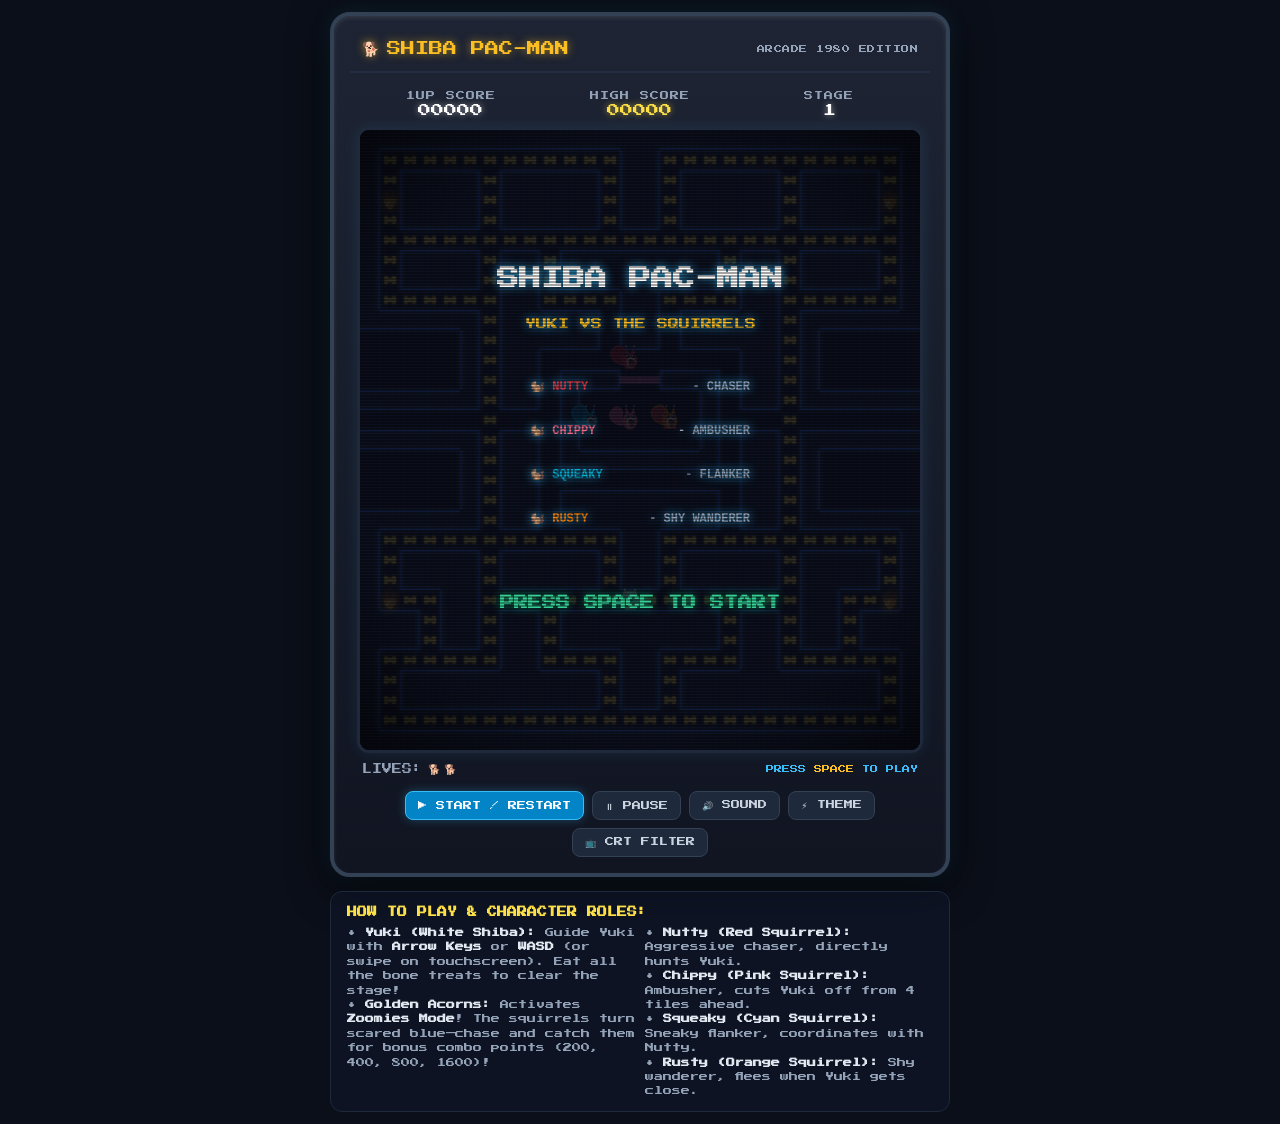
==== standalone.html @ dd4c3f65 "Add Shiba Pac-Man Arcade game (Yuki vs The Squirrels)" ====
<!DOCTYPE html>
<html lang="en">
<head>
  <meta charset="UTF-8">
  <meta name="viewport" content="width=device-width, initial-scale=1.0, maximum-scale=1.0, user-scalable=no">
  <title>Shiba Pac-Man Arcade - Yuki vs The Squirrels</title>
  <style>
/* Arcade Styling & CRT Filters for Shiba Pac-Man */
@import url('https://fonts.googleapis.com/css2?family=Press+Start+2P&display=swap');

:root {
  --arcade-bg: #0b0f19;
  --arcade-border: #1e293b;
  --neon-blue: #38bdf8;
  --neon-gold: #fbbf24;
  --neon-pink: #f472b6;
}

* {
  box-sizing: border-box;
  margin: 0;
  padding: 0;
  user-select: none;
  -webkit-user-select: none;
}

body {
  background-color: var(--arcade-bg);
  color: #f1f5f9;
  font-family: 'Press Start 2P', monospace, system-ui, sans-serif;
  min-height: 100vh;
  display: flex;
  flex-direction: column;
  align-items: center;
  justify-content: center;
  padding: 12px;
  overflow-x: hidden;
}

/* Cabinet Container */
.arcade-cabinet {
  background: linear-gradient(180deg, #1e2433 0%, #111522 100%);
  border: 4px solid #334155;
  border-radius: 20px;
  box-shadow: 0 10px 40px rgba(0, 0, 0, 0.8),
              0 0 20px rgba(56, 189, 248, 0.15),
              inset 0 2px 4px rgba(255, 255, 255, 0.1);
  padding: 16px;
  max-width: 620px;
  width: 100%;
  display: flex;
  flex-direction: column;
  align-items: center;
}

/* Header & Marquee */
.arcade-header {
  width: 100%;
  display: flex;
  justify-content: space-between;
  align-items: center;
  padding: 8px 12px 14px 12px;
  border-bottom: 2px solid #232c42;
  margin-bottom: 12px;
}

.arcade-title {
  font-size: 14px;
  color: #fbbf24;
  text-shadow: 0 0 8px rgba(251, 191, 36, 0.6);
  display: flex;
  align-items: center;
  gap: 8px;
}

/* HUD Bar */
.arcade-hud {
  width: 100%;
  display: grid;
  grid-template-columns: 1fr 1fr 1fr;
  text-align: center;
  font-size: 11px;
  padding: 6px 10px 10px 10px;
  gap: 8px;
}

.hud-item {
  display: flex;
  flex-direction: column;
  gap: 4px;
}

.hud-label {
  color: #94a3b8;
  font-size: 9px;
  letter-spacing: 1px;
}

.hud-val {
  color: #ffffff;
  font-size: 13px;
  text-shadow: 0 0 6px rgba(255, 255, 255, 0.5);
}

.hud-val.gold {
  color: #fde047;
  text-shadow: 0 0 6px rgba(253, 224, 71, 0.6);
}

/* Screen Wrapper */
.screen-wrapper {
  position: relative;
  background-color: #000000;
  border-radius: 12px;
  border: 3px solid #1e293b;
  overflow: hidden;
  box-shadow: inset 0 0 20px rgba(0, 0, 0, 0.9),
              0 0 15px rgba(56, 189, 248, 0.1);
  display: flex;
  justify-content: center;
  align-items: center;
  max-width: 100%;
}

canvas#game-canvas {
  display: block;
  width: 100%;
  max-width: 560px;
  height: auto;
  aspect-ratio: 560 / 620;
  image-rendering: pixelated;
  image-rendering: crisp-edges;
}

/* CRT Scanline Filter */
.crt-scanlines::before {
  content: " ";
  display: block;
  position: absolute;
  top: 0; left: 0; bottom: 0; right: 0;
  background: linear-gradient(rgba(18, 16, 16, 0) 50%, rgba(0, 0, 0, 0.35) 50%),
              linear-gradient(90deg, rgba(255, 0, 0, 0.03), rgba(0, 255, 0, 0.01), rgba(0, 0, 255, 0.03));
  z-index: 10;
  background-size: 100% 3px, 6px 100%;
  pointer-events: none;
}

.crt-scanlines::after {
  content: " ";
  display: block;
  position: absolute;
  top: 0; left: 0; bottom: 0; right: 0;
  background: radial-gradient(circle at center, transparent 70%, rgba(0, 0, 0, 0.5) 100%);
  pointer-events: none;
  z-index: 11;
}

/* Footer / Lives & Controls */
.arcade-footer {
  width: 100%;
  display: flex;
  justify-content: space-between;
  align-items: center;
  padding: 10px 12px 6px 12px;
}

.lives-container {
  display: flex;
  align-items: center;
  gap: 6px;
  font-size: 10px;
  color: #94a3b8;
}

/* Control Buttons Toolbar */
.toolbar-controls {
  display: flex;
  flex-wrap: wrap;
  gap: 8px;
  justify-content: center;
  margin-top: 10px;
  width: 100%;
}

.arcade-btn {
  background: #1e293b;
  color: #cbd5e1;
  border: 1px solid #334155;
  border-radius: 8px;
  padding: 8px 12px;
  font-family: inherit;
  font-size: 9px;
  cursor: pointer;
  transition: all 0.15s ease;
  display: flex;
  align-items: center;
  gap: 4px;
}

.arcade-btn:hover {
  background: #334155;
  color: #ffffff;
  border-color: #64748b;
  transform: translateY(-1px);
}

.arcade-btn:active {
  transform: translateY(1px);
}

.arcade-btn.primary {
  background: #0284c7;
  color: #ffffff;
  border-color: #38bdf8;
  box-shadow: 0 0 10px rgba(56, 189, 248, 0.3);
}

.arcade-btn.primary:hover {
  background: #0369a1;
}

/* Virtual D-Pad for Mobile & Touch */
.dpad-container {
  display: none;
  margin-top: 14px;
  flex-direction: column;
  align-items: center;
  gap: 4px;
}

@media (max-width: 768px), (pointer: coarse) {
  .dpad-container {
    display: flex;
  }
}

.dpad-row {
  display: flex;
  gap: 6px;
}

.dpad-btn {
  width: 52px;
  height: 52px;
  background: #1e293b;
  border: 2px solid #475569;
  border-radius: 12px;
  color: #f1f5f9;
  font-size: 18px;
  display: flex;
  align-items: center;
  justify-content: center;
  cursor: pointer;
  box-shadow: 0 4px 6px rgba(0, 0, 0, 0.4);
  touch-action: manipulation;
  transition: background 0.1s, transform 0.1s;
}

.dpad-btn:active {
  background: #0284c7;
  border-color: #38bdf8;
  transform: scale(0.92);
}

/* Instructions card */
.instructions-card {
  margin-top: 14px;
  background: rgba(15, 23, 42, 0.6);
  border: 1px solid #1e293b;
  border-radius: 12px;
  padding: 12px 16px;
  font-size: 9px;
  color: #94a3b8;
  line-height: 1.6;
  max-width: 620px;
  width: 100%;
}

.instructions-card strong {
  color: #e2e8f0;
}

</style>
</head>
<body>

  <div class="arcade-cabinet">
    <!-- Marquee / Title -->
    <header class="arcade-header">
      <div class="arcade-title">
        <span>🐕</span>
        <span>SHIBA PAC-MAN</span>
      </div>
      <div style="font-size: 8px; color: #94a3b8; letter-spacing: 0.5px;">
        ARCADE 1980 EDITION
      </div>
    </header>

    <!-- HUD Marquee -->
    <div class="arcade-hud">
      <div class="hud-item">
        <span class="hud-label">1UP SCORE</span>
        <span id="hud-score" class="hud-val">00000</span>
      </div>
      <div class="hud-item">
        <span class="hud-label">HIGH SCORE</span>
        <span id="hud-highscore" class="hud-val gold">00000</span>
      </div>
      <div class="hud-item">
        <span class="hud-label">STAGE</span>
        <span id="hud-level" class="hud-val">1</span>
      </div>
    </div>

    <!-- Screen Wrapper with CRT Scanline Filter -->
    <div id="screen-wrapper" class="screen-wrapper crt-scanlines">
      <canvas id="game-canvas"></canvas>
    </div>

    <!-- Footer Status (Lives & Toolbar) -->
    <div class="arcade-footer">
      <div class="lives-container">
        <span>LIVES:</span>
        <div id="hud-lives" style="display: inline-flex; gap: 4px;">🐕 🐕</div>
      </div>
      <div style="font-size: 8px; color: #38bdf8;">
        PRESS <span style="color: #fbbf24;">SPACE</span> TO PLAY
      </div>
    </div>

    <!-- Arcade Toolbar Controls -->
    <div class="toolbar-controls">
      <button id="btn-start" class="arcade-btn primary">▶ START / RESTART</button>
      <button id="btn-pause" class="arcade-btn">⏸ PAUSE</button>
      <button id="btn-mute" class="arcade-btn">🔊 SOUND</button>
      <button id="btn-theme" class="arcade-btn">⚡ THEME</button>
      <button id="btn-crt" class="arcade-btn bg-blue-600">📺 CRT FILTER</button>
    </div>

    <!-- Mobile Virtual D-Pad -->
    <div class="dpad-container">
      <div class="dpad-row">
        <button id="btn-up" class="dpad-btn">▲</button>
      </div>
      <div class="dpad-row">
        <button id="btn-left" class="dpad-btn">◀</button>
        <button id="btn-down" class="dpad-btn">▼</button>
        <button id="btn-right" class="dpad-btn">▶</button>
      </div>
    </div>
  </div>

  <!-- Instructions & Lore Card -->
  <div class="instructions-card">
    <div style="font-weight: bold; margin-bottom: 6px; color: #fde047; font-size: 10px;">
      HOW TO PLAY & CHARACTER ROLES:
    </div>
    <div style="display: grid; grid-template-columns: repeat(auto-fit, minmax(260px, 1fr)); gap: 10px;">
      <div>
        <p>• <strong>Yuki (White Shiba):</strong> Guide Yuki with <strong>Arrow Keys</strong> or <strong>WASD</strong> (or swipe on touchscreen). Eat all the bone treats to clear the stage!</p>
        <p>• <strong>Golden Acorns:</strong> Activates <strong>Zoomies Mode</strong>! The squirrels turn scared blue—chase and catch them for bonus combo points (200, 400, 800, 1600)!</p>
      </div>
      <div>
        <p>• <strong>Nutty (Red Squirrel):</strong> Aggressive chaser, directly hunts Yuki.</p>
        <p>• <strong>Chippy (Pink Squirrel):</strong> Ambusher, cuts Yuki off from 4 tiles ahead.</p>
        <p>• <strong>Squeaky (Cyan Squirrel):</strong> Sneaky flanker, coordinates with Nutty.</p>
        <p>• <strong>Rusty (Orange Squirrel):</strong> Shy wanderer, flees when Yuki gets close.</p>
      </div>
    </div>
  </div>

  <!-- Game Scripts (Loaded in dependency order) -->
<script>
/**
 * Web Audio API Sound Synthesizer for Shiba Pac-Man Arcade
 * 100% procedural 8-bit arcade audio - no external audio files required!
 */
class SoundEngine {
  constructor() {
    this.ctx = null;
    this.isMuted = false;
    this.masterVolume = 0.4;
    this.masterGain = null;
    this.sirenOsc = null;
    this.sirenGain = null;
    this.sirenTimer = null;
    this.isSirenPlaying = false;
    this.chompToggle = false;
    this.initialized = false;
  }

  init() {
    if (this.initialized) return;
    try {
      const AudioCtx = window.AudioContext || window.webkitAudioContext;
      if (!AudioCtx) return;
      this.ctx = new AudioCtx();
      this.masterGain = this.ctx.createGain();
      this.masterGain.gain.value = this.isMuted ? 0 : this.masterVolume;
      this.masterGain.connect(this.ctx.destination);
      this.initialized = true;
    } catch (e) {
      console.warn('AudioContext init error:', e);
    }
  }

  ensureContext() {
    if (!this.initialized) this.init();
    if (this.ctx && this.ctx.state === 'suspended') {
      this.ctx.resume();
    }
  }

  toggleMute() {
    this.isMuted = !this.isMuted;
    if (this.masterGain && this.ctx) {
      this.masterGain.gain.setValueAtTime(this.isMuted ? 0 : this.masterVolume, this.ctx.currentTime);
    }
    return this.isMuted;
  }

  setVolume(vol) {
    this.masterVolume = Math.max(0, Math.min(1, vol));
    if (this.masterGain && this.ctx && !this.isMuted) {
      this.masterGain.gain.setValueAtTime(this.masterVolume, this.ctx.currentTime);
    }
  }

  // Waka-waka / Chomp sound
  playChomp() {
    this.ensureContext();
    if (!this.ctx || this.isMuted) return;

    const t = this.ctx.currentTime;
    const osc = this.ctx.createOscillator();
    const gain = this.ctx.createGain();

    osc.type = 'triangle';
    this.chompToggle = !this.chompToggle;
    const baseFreq = this.chompToggle ? 420 : 310;
    const endFreq = this.chompToggle ? 260 : 180;

    osc.frequency.setValueAtTime(baseFreq, t);
    osc.frequency.exponentialRampToValueAtTime(endFreq, t + 0.07);

    gain.gain.setValueAtTime(0.22, t);
    gain.gain.exponentialRampToValueAtTime(0.001, t + 0.07);

    osc.connect(gain);
    gain.connect(this.masterGain);

    osc.start(t);
    osc.stop(t + 0.08);
  }

  // Eating Golden Acorn / Power Pellet
  playPowerPellet() {
    this.ensureContext();
    if (!this.ctx || this.isMuted) return;

    const t = this.ctx.currentTime;
    const osc = this.ctx.createOscillator();
    const gain = this.ctx.createGain();

    osc.type = 'sawtooth';
    osc.frequency.setValueAtTime(220, t);
    osc.frequency.exponentialRampToValueAtTime(880, t + 0.25);

    gain.gain.setValueAtTime(0.3, t);
    gain.gain.exponentialRampToValueAtTime(0.001, t + 0.28);

    // Subtle lowpass filter for warmth
    const filter = this.ctx.createBiquadFilter();
    filter.type = 'lowpass';
    filter.frequency.setValueAtTime(1800, t);

    osc.connect(filter);
    filter.connect(gain);
    gain.connect(this.masterGain);

    osc.start(t);
    osc.stop(t + 0.3);
  }

  // Catching a squirrel
  playEatSquirrel() {
    this.ensureContext();
    if (!this.ctx || this.isMuted) return;

    const notes = [523.25, 659.25, 783.99, 1046.50]; // C5, E5, G5, C6
    notes.forEach((freq, idx) => {
      const t = this.ctx.currentTime + idx * 0.06;
      const osc = this.ctx.createOscillator();
      const gain = this.ctx.createGain();

      osc.type = 'square';
      osc.frequency.setValueAtTime(freq, t);
      osc.frequency.exponentialRampToValueAtTime(freq * 1.05, t + 0.08);

      gain.gain.setValueAtTime(0.28, t);
      gain.gain.exponentialRampToValueAtTime(0.001, t + 0.08);

      osc.connect(gain);
      gain.connect(this.masterGain);

      osc.start(t);
      osc.stop(t + 0.09);
    });
  }

  // Eating Fruit / Bonus Toy
  playEatFruit() {
    this.ensureContext();
    if (!this.ctx || this.isMuted) return;

    const t = this.ctx.currentTime;
    const freqs = [880, 1174.66, 1480, 1760]; // A5, D6, F#6, A6
    freqs.forEach((freq, i) => {
      const osc = this.ctx.createOscillator();
      const gain = this.ctx.createGain();
      const start = t + i * 0.05;

      osc.type = 'sine';
      osc.frequency.setValueAtTime(freq, start);

      gain.gain.setValueAtTime(0.3, start);
      gain.gain.exponentialRampToValueAtTime(0.001, start + 0.12);

      osc.connect(gain);
      gain.connect(this.masterGain);

      osc.start(start);
      osc.stop(start + 0.13);
    });
  }

  // Shiba Defeat / Caught sound
  playDeath() {
    this.ensureContext();
    if (!this.ctx || this.isMuted) return;

    const t = this.ctx.currentTime;
    // Chromatic downward stepping pitch
    const pitches = [
      493.88, 466.16, 440.00, 415.30, 392.00, 369.99, 
      349.23, 329.63, 311.13, 293.66, 277.18, 261.63,
      246.94, 220.00, 196.00, 164.81
    ];

    pitches.forEach((freq, i) => {
      const start = t + i * 0.06;
      const osc = this.ctx.createOscillator();
      const gain = this.ctx.createGain();

      osc.type = 'triangle';
      osc.frequency.setValueAtTime(freq, start);
      osc.frequency.exponentialRampToValueAtTime(freq * 0.9, start + 0.055);

      gain.gain.setValueAtTime(0.25, start);
      gain.gain.exponentialRampToValueAtTime(0.001, start + 0.055);

      osc.connect(gain);
      gain.connect(this.masterGain);

      osc.start(start);
      osc.stop(start + 0.06);
    });

    // Cute gentle whimper at end
    const whimperStart = t + pitches.length * 0.06 + 0.05;
    const wOsc = this.ctx.createOscillator();
    const wGain = this.ctx.createGain();
    wOsc.type = 'sine';
    wOsc.frequency.setValueAtTime(520, whimperStart);
    wOsc.frequency.exponentialRampToValueAtTime(280, whimperStart + 0.25);
    wGain.gain.setValueAtTime(0.2, whimperStart);
    wGain.gain.exponentialRampToValueAtTime(0.001, whimperStart + 0.25);

    wOsc.connect(wGain);
    wGain.connect(this.masterGain);
    wOsc.start(whimperStart);
    wOsc.stop(whimperStart + 0.26);
  }

  // Classic Arcade Game Start Fanfare
  playStartFanfare() {
    this.ensureContext();
    if (!this.ctx || this.isMuted) return;

    const t = this.ctx.currentTime + 0.05;
    // Iconic Pac-Man start melody notes: (freq, duration)
    const melody = [
      { f: 493.88, d: 0.12 }, // B4
      { f: 987.77, d: 0.12 }, // B5
      { f: 739.99, d: 0.12 }, // F#5
      { f: 622.25, d: 0.12 }, // D#5
      { f: 987.77, d: 0.12 }, // B5
      { f: 739.99, d: 0.12 }, // F#5
      { f: 622.25, d: 0.22 }, // D#5
      { f: 523.25, d: 0.12 }, // C5
      { f: 1046.50, d: 0.12 },// C6
      { f: 783.99, d: 0.12 }, // G5
      { f: 659.25, d: 0.12 }, // E5
      { f: 1046.50, d: 0.12 },// C6
      { f: 783.99, d: 0.12 }, // G5
      { f: 659.25, d: 0.22 }, // E5
      { f: 493.88, d: 0.12 }, // B4
      { f: 987.77, d: 0.12 }, // B5
      { f: 739.99, d: 0.12 }, // F#5
      { f: 622.25, d: 0.12 }, // D#5
      { f: 987.77, d: 0.12 }, // B5
      { f: 739.99, d: 0.12 }, // F#5
      { f: 622.25, d: 0.22 }, // D#5
      { f: 622.25, d: 0.07 }, // D#5
      { f: 659.25, d: 0.07 }, // E5
      { f: 698.46, d: 0.07 }, // F5
      { f: 739.99, d: 0.07 }, // F#5
      { f: 783.99, d: 0.07 }, // G5
      { f: 830.61, d: 0.07 }, // G#5
      { f: 880.00, d: 0.07 }, // A5
      { f: 987.77, d: 0.35 }  // B5
    ];

    let curTime = t;
    melody.forEach(note => {
      const osc = this.ctx.createOscillator();
      const gain = this.ctx.createGain();

      osc.type = 'square';
      osc.frequency.setValueAtTime(note.f, curTime);

      gain.gain.setValueAtTime(0.2, curTime);
      gain.gain.exponentialRampToValueAtTime(0.001, curTime + note.d * 0.95);

      osc.connect(gain);
      gain.connect(this.masterGain);

      osc.start(curTime);
      osc.stop(curTime + note.d);

      curTime += note.d;
    });
  }

  // Extra Life sound (cheerful bell chime)
  playExtraLife() {
    this.ensureContext();
    if (!this.ctx || this.isMuted) return;

    const t = this.ctx.currentTime;
    const notes = [440, 554.37, 659.25, 880];
    notes.forEach((f, idx) => {
      const start = t + idx * 0.09;
      const osc = this.ctx.createOscillator();
      const gain = this.ctx.createGain();

      osc.type = 'triangle';
      osc.frequency.setValueAtTime(f, start);

      gain.gain.setValueAtTime(0.3, start);
      gain.gain.exponentialRampToValueAtTime(0.001, start + 0.25);

      osc.connect(gain);
      gain.connect(this.masterGain);

      osc.start(start);
      osc.stop(start + 0.26);
    });
  }
}

// Global audio singleton
window.soundEngine = new SoundEngine();

/**
 * Maze Layout & Rendering for Shiba Pac-Man
 * 28 columns x 31 rows (Iconic arcade proportions)
 */

const RAW_MAZE_MAP = [
  '############################',
  '#............##............#',
  '#.####.#####.##.#####.####.#',
  '#o####.#####.##.#####.####o#',
  '#.####.#####.##.#####.####.#',
  '#..........................#',
  '#.####.##.########.##.####.#',
  '#.####.##.########.##.####.#',
  '#......##....##....##......#',
  '######.##### ## #####.######',
  '     #.##### ## #####.#     ',
  '     #.##          ##.#     ',
  '     #.## ###--### ##.#     ',
  '######.## #      # ##.######',
  '      .   #      #   .      ',
  '######.## #      # ##.######',
  '     #.## ######## ##.#     ',
  '     #.##          ##.#     ',
  '     #.## ######## ##.#     ',
  '######.## ######## ##.######',
  '#............##............#',
  '#.####.#####.##.#####.####.#',
  '#.####.#####.##.#####.####.#',
  '#o..##................##..o#',
  '###.##.##.########.##.##.###',
  '###.##.##.########.##.##.###',
  '#......##....##....##......#',
  '#.##########.##.##########.#',
  '#.##########.##.##########.#',
  '#..........................#',
  '############################'
];

class Maze {
  constructor(tileSize = 20) {
    this.cols = 28;
    this.rows = 31;
    this.tileSize = tileSize;
    this.width = this.cols * this.tileSize;
    this.height = this.rows * this.tileSize;
    this.theme = 'neon'; // 'neon' | 'park'
    this.dots = [];
    this.totalDots = 0;
    this.remainingDots = 0;

    // Fruit / Park Treat spawn
    this.fruit = null; // { type: 'tennis_ball', x, y, score, timer }
    this.fruitTimer = 0;

    this.init();
  }

  init() {
    this.dots = [];
    this.totalDots = 0;
    for (let r = 0; r < this.rows; r++) {
      this.dots[r] = [];
      for (let c = 0; c < this.cols; c++) {
        const char = RAW_MAZE_MAP[r][c];
        if (char === '.') {
          this.dots[r][c] = 'dot';
          this.totalDots++;
        } else if (char === 'o') {
          this.dots[r][c] = 'energizer';
          this.totalDots++;
        } else {
          this.dots[r][c] = null;
        }
      }
    }
    this.remainingDots = this.totalDots;
  }

  reset() {
    this.init();
    this.fruit = null;
    this.fruitTimer = 0;
  }

  isWall(c, r) {
    if (r < 0 || r >= this.rows) return true;
    // Tunnels wrap around horizontally
    if (r === 14 && (c < 0 || c >= this.cols)) return false;
    if (c < 0 || c >= this.cols) return true;
    return RAW_MAZE_MAP[r][c] === '#';
  }

  isHouseDoor(c, r) {
    if (r < 0 || r >= this.rows || c < 0 || c >= this.cols) return false;
    return RAW_MAZE_MAP[r][c] === '-';
  }

  isInsideHouse(c, r) {
    return (r >= 12 && r <= 15 && c >= 10 && c <= 17);
  }

  isTunnel(c, r) {
    return (r === 14 && (c <= 5 || c >= 22));
  }

  eatDot(c, r) {
    if (r < 0 || r >= this.rows || c < 0 || c >= this.cols) return null;
    const type = this.dots[r][c];
    if (type) {
      this.dots[r][c] = null;
      this.remainingDots--;
      return type; // 'dot' (10 pts) or 'energizer' (50 pts)
    }
    return null;
  }

  spawnFruit(level) {
    const fruits = [
      { name: 'Tennis Ball', score: 100, color: '#A7F432', icon: '🎾' },
      { name: 'Squeaky Bone', score: 300, color: '#FF70A6', icon: '🦴' },
      { name: 'Hot Dog', score: 500, color: '#E76F51', icon: '🌭' },
      { name: 'Gold Trophy', score: 700, color: '#FFD166', icon: '🏆' },
      { name: 'Royal Crown', score: 1000, color: '#F4A261', icon: '👑' }
    ];
    const index = Math.min(level - 1, fruits.length - 1);
    this.fruit = {
      ...fruits[index],
      col: 13.5,
      row: 17,
      timer: 10 // stays for 10 seconds
    };
  }

  updateFruit(dt) {
    if (this.fruit) {
      this.fruit.timer -= dt;
      if (this.fruit.timer <= 0) {
        this.fruit = null;
      }
    }
  }

  draw(ctx, animFrame) {
    const ts = this.tileSize;

    // Draw background
    ctx.fillStyle = this.theme === 'park' ? '#14281D' : '#070913';
    ctx.fillRect(0, 0, this.width, this.height);

    // Draw park cobblestone pattern or arcade grid if desired
    if (this.theme === 'park') {
      ctx.strokeStyle = 'rgba(46, 117, 89, 0.15)';
      ctx.lineWidth = 1;
      for (let x = 0; x < this.width; x += ts * 2) {
        ctx.beginPath();
        ctx.moveTo(x, 0);
        ctx.lineTo(x, this.height);
        ctx.stroke();
      }
    }

    // Draw walls
    for (let r = 0; r < this.rows; r++) {
      for (let c = 0; c < this.cols; c++) {
        const char = RAW_MAZE_MAP[r][c];
        const x = c * ts;
        const y = r * ts;

        if (char === '#') {
          this.drawWallBlock(ctx, c, r, x, y, ts);
        } else if (char === '-') {
          // Ghost house door
          this.drawHouseDoor(ctx, x, y, ts, animFrame);
        }
      }
    }

    // Draw dots & energizers
    const timeSec = animFrame * 0.05;
    for (let r = 0; r < this.rows; r++) {
      for (let c = 0; c < this.cols; c++) {
        const type = this.dots[r][c];
        if (!type) continue;

        const cx = c * ts + ts / 2;
        const cy = r * ts + ts / 2;

        if (type === 'dot') {
          this.drawKibbleDot(ctx, cx, cy);
        } else if (type === 'energizer') {
          this.drawGoldenAcorn(ctx, cx, cy, timeSec);
        }
      }
    }

    // Draw fruit bonus item if active
    if (this.fruit) {
      this.drawFruitItem(ctx, this.fruit.col * ts, this.fruit.row * ts + ts / 2, animFrame);
    }
  }

  drawWallBlock(ctx, c, r, x, y, ts) {
    if (this.theme === 'park') {
      // Lush Japanese hedge style with rounded aesthetic
      ctx.fillStyle = '#1D5A3A';
      ctx.fillRect(x, y, ts, ts);

      // Hedge top highlight
      ctx.fillStyle = '#2D8A58';
      ctx.fillRect(x + 1, y + 1, ts - 2, 3);

      // Subtle foliage leaf dot
      if ((c + r) % 3 === 0) {
        ctx.fillStyle = '#3DB876';
        ctx.beginPath();
        ctx.arc(x + ts * 0.5, y + ts * 0.5, 2, 0, Math.PI * 2);
        ctx.fill();
      }

      // Outer border
      ctx.strokeStyle = '#0F3822';
      ctx.lineWidth = 1;
      ctx.strokeRect(x, y, ts, ts);
    } else {
      // Classic Neon Arcade Style
      ctx.fillStyle = '#0F172A';
      ctx.fillRect(x, y, ts, ts);

      ctx.strokeStyle = '#2563EB'; // Electric blue
      ctx.shadowColor = '#60A5FA';
      ctx.shadowBlur = 4;
      ctx.lineWidth = 1.5;

      // Draw subtle inner wall contours for that true arcade feel
      const neighbors = {
        top: this.isWall(c, r - 1),
        bottom: this.isWall(c, r + 1),
        left: this.isWall(c - 1, r),
        right: this.isWall(c + 1, r)
      };

      ctx.beginPath();
      if (!neighbors.top) {
        ctx.moveTo(x, y + 1);
        ctx.lineTo(x + ts, y + 1);
      }
      if (!neighbors.bottom) {
        ctx.moveTo(x, y + ts - 1);
        ctx.lineTo(x + ts, y + ts - 1);
      }
      if (!neighbors.left) {
        ctx.moveTo(x + 1, y);
        ctx.lineTo(x + 1, y + ts);
      }
      if (!neighbors.right) {
        ctx.moveTo(x + ts - 1, y);
        ctx.lineTo(x + ts - 1, y + ts);
      }
      ctx.stroke();
      ctx.shadowBlur = 0; // reset
    }
  }

  drawHouseDoor(ctx, x, y, ts, animFrame) {
    // Glowing squirrel gate
    const glow = Math.sin(animFrame * 0.1) * 0.3 + 0.7;
    ctx.fillStyle = `rgba(244, 114, 182, ${glow})`;
    ctx.fillRect(x, y + ts * 0.35, ts, ts * 0.3);

    ctx.strokeStyle = '#F472B6';
    ctx.lineWidth = 1;
    ctx.strokeRect(x, y + ts * 0.35, ts, ts * 0.3);
  }

  // Draw cute little dog kibble / bone
  drawKibbleDot(ctx, cx, cy) {
    ctx.save();
    ctx.fillStyle = '#FDE047'; // Golden kibble
    ctx.shadowColor = '#EAB308';
    ctx.shadowBlur = 3;

    // Mini dog bone shape
    const w = 4;
    const h = 2;
    ctx.fillRect(cx - w, cy - h, w * 2, h * 2);

    // 4 little bone lobe circles
    const r = 2;
    ctx.beginPath();
    ctx.arc(cx - w, cy - h, r, 0, Math.PI * 2);
    ctx.arc(cx - w, cy + h, r, 0, Math.PI * 2);
    ctx.arc(cx + w, cy - h, r, 0, Math.PI * 2);
    ctx.arc(cx + w, cy + h, r, 0, Math.PI * 2);
    ctx.fill();

    ctx.restore();
  }

  // Draw Golden Acorn (Power Pellet)
  drawGoldenAcorn(ctx, cx, cy, timeSec) {
    ctx.save();
    ctx.translate(cx, cy);

    // Pulse size gently
    const scale = 1 + 0.18 * Math.sin(timeSec * 5);
    ctx.scale(scale, scale);

    // Golden glow
    ctx.shadowColor = '#FBBF24';
    ctx.shadowBlur = 8;

    // Acorn nut body (pointed oval bottom)
    ctx.fillStyle = '#F59E0B';
    ctx.beginPath();
    ctx.moveTo(-6, -1);
    ctx.bezierCurveTo(-6, 6, 0, 9, 0, 9);
    ctx.bezierCurveTo(0, 9, 6, 6, 6, -1);
    ctx.closePath();
    ctx.fill();

    // Nut highlight
    ctx.fillStyle = '#FDE68A';
    ctx.beginPath();
    ctx.ellipse(-2, 3, 1.5, 3, Math.PI / 4, 0, Math.PI * 2);
    ctx.fill();

    // Acorn cap (rich oak brown textured cap)
    ctx.fillStyle = '#78350F';
    ctx.beginPath();
    ctx.ellipse(0, -2, 7, 3.5, 0, Math.PI, Math.PI * 2);
    ctx.fill();

    // Little acorn stem
    ctx.strokeStyle = '#451A03';
    ctx.lineWidth = 1.5;
    ctx.lineCap = 'round';
    ctx.beginPath();
    ctx.moveTo(0, -4);
    ctx.quadraticCurveTo(1, -7, 2, -8);
    ctx.stroke();

    // Sparkle star glint
    if (Math.sin(timeSec * 8) > 0.4) {
      ctx.fillStyle = '#FFFFFF';
      ctx.beginPath();
      ctx.arc(4, 2, 1.2, 0, Math.PI * 2);
      ctx.fill();
    }

    ctx.restore();
  }

  drawFruitItem(ctx, cx, cy, animFrame) {
    ctx.save();
    ctx.translate(cx, cy);

    // Float bobbing effect
    const bob = Math.sin(animFrame * 0.1) * 3;
    ctx.translate(0, bob);

    ctx.font = '16px serif';
    ctx.textAlign = 'center';
    ctx.textBaseline = 'middle';
    ctx.fillText(this.fruit.icon, 0, 0);

    // Point badge
    ctx.font = 'bold 9px monospace';
    ctx.fillStyle = '#FDE047';
    ctx.shadowColor = '#000';
    ctx.shadowBlur = 3;
    ctx.fillText(`${this.fruit.score}`, 0, 14);

    ctx.restore();
  }
}

// Export for browser
window.Maze = Maze;

/**
 * White Shiba Inu ("Yuki") Player Character
 * Features authentic arcade corner-buffering, smooth grid-snapping,
 * procedural kawaii animations, and "Zoomies Mode"!
 */

class ShibaPlayer {
  constructor(maze) {
    this.maze = maze;
    this.tileSize = maze.tileSize;
    this.radius = this.tileSize * 0.72; // Doge sprite radius

    // Spawn point (Iconic Pac-Man start: Row 23, Col 13.5)
    this.spawnX = 13.5 * this.tileSize;
    this.spawnY = 23 * this.tileSize + this.tileSize / 2;

    this.x = this.spawnX;
    this.y = this.spawnY;

    this.dir = { x: -1, y: 0 }; // Initial moving direction (facing left)
    this.nextDir = { x: -1, y: 0 }; // Buffered input direction

    this.baseSpeed = 2.15; // pixels per frame at 60fps
    this.zoomiesSpeed = 2.50; // faster in zoomies mode
    this.speed = this.baseSpeed;

    this.isZoomies = false;
    this.zoomiesTimer = 0;
    this.zoomiesDuration = 8; // seconds

    this.isDying = false;
    this.deathTimer = 0;
    this.deathDuration = 1.6; // seconds

    this.animFrame = 0;
    this.particles = []; // Sparkles / Zoomies trail
  }

  reset() {
    this.x = this.spawnX;
    this.y = this.spawnY;
    this.dir = { x: -1, y: 0 };
    this.nextDir = { x: -1, y: 0 };
    this.isZoomies = false;
    this.zoomiesTimer = 0;
    this.isDying = false;
    this.deathTimer = 0;
    this.particles = [];
  }

  setDirection(dx, dy) {
    // Reverse immediately if moving in opposite direction
    if (dx === -this.dir.x && dy === -this.dir.y) {
      this.dir = { x: dx, y: dy };
      this.nextDir = { x: dx, y: dy };
      return;
    }
    // Otherwise buffer direction to turn at next opening
    this.nextDir = { x: dx, y: dy };
  }

  activateZoomies(duration = 8) {
    this.isZoomies = true;
    this.zoomiesTimer = duration;
    this.speed = this.zoomiesSpeed;
    // Golden burst
    for (let i = 0; i < 16; i++) {
      const angle = (Math.PI * 2 * i) / 16;
      this.particles.push({
        x: this.x,
        y: this.y,
        vx: Math.cos(angle) * (1.5 + Math.random() * 2),
        vy: Math.sin(angle) * (1.5 + Math.random() * 2),
        life: 1.0,
        color: i % 2 === 0 ? '#FBBF24' : '#F472B6',
        size: 2.5 + Math.random() * 2
      });
    }
  }

  startDeath() {
    this.isDying = true;
    this.deathTimer = this.deathDuration;
  }

  update(dt) {
    // Update zoomies timer
    if (this.isZoomies) {
      this.zoomiesTimer -= dt;
      if (this.zoomiesTimer <= 0) {
        this.isZoomies = false;
        this.speed = this.baseSpeed;
      }

      // Spawn zoomies sparkle particles
      if (Math.random() < 0.4) {
        this.particles.push({
          x: this.x + (Math.random() - 0.5) * 12,
          y: this.y + (Math.random() - 0.5) * 12,
          vx: -this.dir.x * (0.8 + Math.random() * 1.2),
          vy: -this.dir.y * (0.8 + Math.random() * 1.2) + (Math.random() - 0.5) * 0.5,
          life: 0.6,
          color: Math.random() > 0.5 ? '#FBBF24' : '#60A5FA',
          size: 2 + Math.random() * 2
        });
      }
    }

    // Update death animation
    if (this.isDying) {
      this.deathTimer -= dt;
      return;
    }

    // Update particles
    for (let i = this.particles.length - 1; i >= 0; i--) {
      const p = this.particles[i];
      p.x += p.vx;
      p.y += p.vy;
      p.life -= dt * 2.0;
      if (p.life <= 0) {
        this.particles.splice(i, 1);
      }
    }

    this.animFrame++;

    // Grid coordinates
    const ts = this.tileSize;
    const currentCol = Math.floor(this.x / ts);
    const currentRow = Math.floor(this.y / ts);
    const centerTileX = currentCol * ts + ts / 2;
    const centerTileY = currentRow * ts + ts / 2;

    const distToCenterX = Math.abs(this.x - centerTileX);
    const distToCenterY = Math.abs(this.y - centerTileY);

    // Turn buffer window (corner tolerance)
    const cornerTolerance = 4.0;

    // Check if we can execute buffered nextDir
    if (this.nextDir.x !== this.dir.x || this.nextDir.y !== this.dir.y) {
      // If turning perpendicular
      if (this.nextDir.x !== 0 && this.dir.y !== 0) {
        // Turning horizontally while moving vertically
        if (distToCenterY <= cornerTolerance) {
          const targetCol = currentCol + this.nextDir.x;
          if (!this.maze.isWall(targetCol, currentRow)) {
            this.y = centerTileY; // snap to corridor
            this.dir = { ...this.nextDir };
          }
        }
      } else if (this.nextDir.y !== 0 && this.dir.x !== 0) {
        // Turning vertically while moving horizontally
        if (distToCenterX <= cornerTolerance) {
          const targetRow = currentRow + this.nextDir.y;
          if (!this.maze.isWall(currentCol, targetRow) && !this.maze.isHouseDoor(currentCol, targetRow)) {
            this.x = centerTileX; // snap to corridor
            this.dir = { ...this.nextDir };
          }
        }
      }
    }

    // Movement collision check
    let canMove = true;
    if (this.dir.x > 0) {
      // Moving right
      const checkCol = Math.floor((this.x + this.radius + this.speed) / ts);
      if (this.maze.isWall(checkCol, currentRow)) {
        this.x = centerTileX;
        canMove = false;
      }
    } else if (this.dir.x < 0) {
      // Moving left
      const checkCol = Math.floor((this.x - this.radius - this.speed) / ts);
      if (this.maze.isWall(checkCol, currentRow)) {
        this.x = centerTileX;
        canMove = false;
      }
    } else if (this.dir.y > 0) {
      // Moving down
      const checkRow = Math.floor((this.y + this.radius + this.speed) / ts);
      if (this.maze.isWall(currentCol, checkRow) || this.maze.isHouseDoor(currentCol, checkRow)) {
        this.y = centerTileY;
        canMove = false;
      }
    } else if (this.dir.y < 0) {
      // Moving up
      const checkRow = Math.floor((this.y - this.radius - this.speed) / ts);
      if (this.maze.isWall(currentCol, checkRow) || this.maze.isHouseDoor(currentCol, checkRow)) {
        this.y = centerTileY;
        canMove = false;
      }
    }

    if (canMove) {
      this.x += this.dir.x * this.speed;
      this.y += this.dir.y * this.speed;
    }

    // Wrap around side tunnels (Row 14)
    if (currentRow === 14) {
      if (this.x < -ts * 0.5) {
        this.x = this.maze.width + ts * 0.4;
      } else if (this.x > this.maze.width + ts * 0.5) {
        this.x = -ts * 0.4;
      }
    }
  }

  draw(ctx) {
    // Draw particles behind Shiba
    for (const p of this.particles) {
      ctx.fillStyle = p.color;
      ctx.globalAlpha = Math.max(0, p.life);
      ctx.beginPath();
      ctx.arc(p.x, p.y, p.size, 0, Math.PI * 2);
      ctx.fill();
    }
    ctx.globalAlpha = 1.0;

    ctx.save();
    ctx.translate(this.x, this.y);

    // Death animation: spin and vanish
    if (this.isDying) {
      const progress = 1 - (this.deathTimer / this.deathDuration);
      ctx.rotate(progress * Math.PI * 8);
      const scale = Math.max(0.01, 1 - progress);
      ctx.scale(scale, scale);
      this.renderShibaBody(ctx, true);
      ctx.restore();
      return;
    }

    // Zoomies aura
    if (this.isZoomies) {
      const auraPulse = Math.sin(this.animFrame * 0.3) * 3 + 18;
      const gradient = ctx.createRadialGradient(0, 0, 8, 0, 0, auraPulse);
      gradient.addColorStop(0, 'rgba(251, 191, 36, 0.4)');
      gradient.addColorStop(1, 'rgba(251, 191, 36, 0)');
      ctx.fillStyle = gradient;
      ctx.beginPath();
      ctx.arc(0, 0, auraPulse, 0, Math.PI * 2);
      ctx.fill();
    }

    this.renderShibaBody(ctx, false);
    ctx.restore();
  }

  renderShibaBody(ctx, isDizzy) {
    const isMovingHoriz = this.dir.x !== 0;
    const isMovingUp = this.dir.y < 0;
    const isMovingDown = this.dir.y > 0;
    const flipX = this.dir.x < 0;

    if (flipX) ctx.scale(-1, 1);

    const chompCycle = Math.abs(Math.sin(this.animFrame * 0.25));
    const trotCycle = Math.sin(this.animFrame * 0.4);
    const wag = Math.sin(this.animFrame * 0.35) * 0.25;

    // Tail (White curled Shiba doughnut tail)
    ctx.save();
    ctx.translate(-7, 2);
    ctx.rotate(wag - 0.4);
    ctx.fillStyle = '#FFFFFF';
    ctx.strokeStyle = '#E2E8F0';
    ctx.lineWidth = 1;
    ctx.beginPath();
    ctx.arc(0, 0, 5.5, 0, Math.PI * 1.8);
    ctx.stroke();
    ctx.fill();
    ctx.restore();

    // Red Collar / Superhero Bandana
    ctx.save();
    if (this.isZoomies) {
      // Fluttering superhero cape
      ctx.fillStyle = '#EF4444';
      ctx.beginPath();
      ctx.moveTo(-4, -1);
      ctx.quadraticCurveTo(-12, -4 + trotCycle * 3, -15, trotCycle * 4);
      ctx.quadraticCurveTo(-10, 4 + trotCycle * 2, -2, 5);
      ctx.closePath();
      ctx.fill();
    }
    ctx.restore();

    // Feet scampering (trot animation)
    ctx.fillStyle = '#FFFFFF';
    ctx.beginPath();
    ctx.ellipse(-4 + trotCycle * 2, 8, 2.5, 2, 0, 0, Math.PI * 2);
    ctx.ellipse(3 - trotCycle * 2, 8, 2.5, 2, 0, 0, Math.PI * 2);
    ctx.fill();

    // Main Body & Head (Plump white rounded Shiba)
    ctx.fillStyle = '#FFFFFF';
    ctx.shadowColor = 'rgba(0, 0, 0, 0.15)';
    ctx.shadowBlur = 4;
    ctx.beginPath();
    ctx.arc(0, 0, 9.5, 0, Math.PI * 2);
    ctx.fill();
    ctx.shadowBlur = 0;

    // Soft Cream shading on cheeks
    ctx.fillStyle = '#F5F2EB';
    ctx.beginPath();
    ctx.arc(0, 3, 7, 0, Math.PI);
    ctx.fill();

    // Ears (Pointed Shiba ears)
    // Left ear
    ctx.fillStyle = '#FFFFFF';
    ctx.beginPath();
    ctx.moveTo(-7, -4);
    ctx.lineTo(-6, -12);
    ctx.lineTo(-1, -7);
    ctx.closePath();
    ctx.fill();

    // Left inner ear (pink)
    ctx.fillStyle = '#FFB8C6';
    ctx.beginPath();
    ctx.moveTo(-6, -5);
    ctx.lineTo(-5.5, -10.5);
    ctx.lineTo(-2, -7);
    ctx.closePath();
    ctx.fill();

    // Right ear
    ctx.fillStyle = '#FFFFFF';
    ctx.beginPath();
    ctx.moveTo(1, -7);
    ctx.lineTo(6, -12);
    ctx.lineTo(7, -4);
    ctx.closePath();
    ctx.fill();

    // Right inner ear (pink)
    ctx.fillStyle = '#FFB8C6';
    ctx.beginPath();
    ctx.moveTo(2, -7);
    ctx.lineTo(5.5, -10.5);
    ctx.lineTo(6, -5);
    ctx.closePath();
    ctx.fill();

    // Red Collar
    ctx.fillStyle = '#EF4444';
    ctx.beginPath();
    ctx.roundRect(-6, 4, 12, 2.5, 1);
    ctx.fill();

    // Golden collar bell
    ctx.fillStyle = '#FBBF24';
    ctx.beginPath();
    ctx.arc(0, 6, 1.6, 0, Math.PI * 2);
    ctx.fill();

    // Face Details
    if (isMovingUp) {
      // Facing up: back of head, two perky ears
      return;
    }

    // Shiba Eyebrows (Cream dots)
    ctx.fillStyle = '#E5DECF';
    ctx.beginPath();
    ctx.arc(-3, -3, 1.2, 0, Math.PI * 2);
    ctx.arc(3, -3, 1.2, 0, Math.PI * 2);
    ctx.fill();

    // Eyes
    if (isDizzy) {
      // Dizzy spiral eyes `@ @`
      ctx.strokeStyle = '#1F2937';
      ctx.lineWidth = 1.2;
      ctx.beginPath();
      ctx.arc(-3.5, 0, 2, 0, Math.PI * 1.5);
      ctx.stroke();
      ctx.beginPath();
      ctx.arc(3.5, 0, 2, 0, Math.PI * 1.5);
      ctx.stroke();
    } else if (this.isZoomies) {
      // Happy joyful eyes `^ ^`
      ctx.strokeStyle = '#1F2937';
      ctx.lineWidth = 1.5;
      ctx.lineCap = 'round';
      ctx.beginPath();
      ctx.moveTo(-5, 0.5);
      ctx.lineTo(-3, -1.5);
      ctx.lineTo(-1, 0.5);
      ctx.stroke();

      ctx.beginPath();
      ctx.moveTo(1, 0.5);
      ctx.lineTo(3, -1.5);
      ctx.lineTo(5, 0.5);
      ctx.stroke();
    } else {
      // Kawaii shiny black eyes
      ctx.fillStyle = '#111827';
      const eyeX = isMovingHoriz ? 1.5 : 0;
      ctx.beginPath();
      ctx.arc(-3 + eyeX, 0, 1.8, 0, Math.PI * 2);
      ctx.arc(3 + eyeX, 0, 1.8, 0, Math.PI * 2);
      ctx.fill();

      // White eye glint
      ctx.fillStyle = '#FFFFFF';
      ctx.beginPath();
      ctx.arc(-3.5 + eyeX, -0.6, 0.7, 0, Math.PI * 2);
      ctx.arc(2.5 + eyeX, -0.6, 0.7, 0, Math.PI * 2);
      ctx.fill();
    }

    // Cute Black Button Nose
    ctx.fillStyle = '#0F172A';
    const noseX = isMovingHoriz ? 5.5 : 0;
    const noseY = isMovingDown ? 4 : 2;
    ctx.beginPath();
    ctx.ellipse(noseX, noseY, 1.6, 1.2, 0, 0, Math.PI * 2);
    ctx.fill();

    // Chomping mouth animation
    if (chompCycle > 0.15 && !isDizzy) {
      const openAmount = chompCycle * 4;
      ctx.fillStyle = '#FF8FA3'; // pink tongue
      ctx.beginPath();
      if (isMovingHoriz) {
        ctx.arc(noseX + 1, noseY + 2.5, openAmount, 0, Math.PI);
      } else {
        ctx.arc(noseX, noseY + 2, openAmount, 0, Math.PI);
      }
      ctx.fill();
    } else {
      // Smiling mouth line
      ctx.strokeStyle = '#334155';
      ctx.lineWidth = 1;
      ctx.beginPath();
      ctx.moveTo(noseX - 2, noseY + 2);
      ctx.quadraticCurveTo(noseX, noseY + 3.2, noseX + 2, noseY + 2);
      ctx.stroke();
    }
  }
}

window.ShibaPlayer = ShibaPlayer;

/**
 * The 4 Squirrels (Ghosts) with Authentic Arcade AI & Procedural Visuals
 * 1. Nutty (Red / Blinky) - Direct Chaser & Pack Leader
 * 2. Chippy (Pink / Pinky) - Ambush Strategist (targets 4 tiles ahead)
 * 3. Squeaky (Cyan / Inky) - Flanker (uses vector from Nutty)
 * 4. Rusty (Orange / Clyde) - Shy Wanderer (chases when far, flees when close)
 */

class Squirrel {
  constructor(type, maze) {
    this.type = type; // 'nutty' | 'chippy' | 'squeaky' | 'rusty'
    this.maze = maze;
    this.tileSize = maze.tileSize;
    this.radius = this.tileSize * 0.70;

    this.configureSquirrel();
    this.reset();
  }

  configureSquirrel() {
    switch (this.type) {
      case 'nutty': // Red / Blinky
        this.name = 'Nutty';
        this.color = '#E63946';
        this.tailColor = '#C1121F';
        this.scatterTile = { c: 25, r: 0 };
        this.homePos = { c: 13.5, r: 11.5 }; // Spawns outside house
        this.spawnDelay = 0;
        break;
      case 'chippy': // Pink / Pinky
        this.name = 'Chippy';
        this.color = '#FF6B8B';
        this.tailColor = '#E05780';
        this.scatterTile = { c: 2, r: 0 };
        this.homePos = { c: 13.5, r: 14.5 };
        this.spawnDelay = 2.0;
        break;
      case 'squeaky': // Cyan / Inky
        this.name = 'Squeaky';
        this.color = '#00B4D8';
        this.tailColor = '#0077B6';
        this.scatterTile = { c: 27, r: 31 };
        this.homePos = { c: 11.5, r: 14.5 };
        this.spawnDelay = 4.5;
        break;
      case 'rusty': // Orange / Clyde
        this.name = 'Rusty';
        this.color = '#F77F00';
        this.tailColor = '#D62828';
        this.scatterTile = { c: 0, r: 31 };
        this.homePos = { c: 15.5, r: 14.5 };
        this.spawnDelay = 7.0;
        break;
    }
  }

  reset() {
    this.x = this.homePos.c * this.tileSize;
    this.y = this.homePos.r * this.tileSize;
    this.dir = { x: 0, y: -1 };
    this.targetTile = { ...this.scatterTile };

    this.state = this.type === 'nutty' ? 'CHASE' : 'SPAWNING';
    this.spawnTimer = this.spawnDelay;
    this.houseBounceDir = 1;

    this.normalSpeed = 1.95;
    this.frightenedSpeed = 1.25;
    this.eatenSpeed = 3.8;
    this.tunnelSpeed = 1.1;
    this.speed = this.normalSpeed;

    this.frightenedTimer = 0;
    this.isFlashing = false;
    this.animFrame = Math.floor(Math.random() * 20);
  }

  makeFrightened(duration) {
    if (this.state === 'EATEN' || this.state === 'SPAWNING') return;
    this.state = 'FRIGHTENED';
    this.frightenedTimer = duration;
    this.isFlashing = false;
    // Reverse direction immediately upon entering frightened mode
    this.dir = { x: -this.dir.x, y: -this.dir.y };
  }

  getEaten() {
    this.state = 'EATEN';
    this.frightenedTimer = 0;
  }

  update(dt, shiba, nutty, globalState) {
    this.animFrame++;

    // Update frightened timer
    if (this.state === 'FRIGHTENED') {
      this.frightenedTimer -= dt;
      this.isFlashing = this.frightenedTimer < 2.5 && Math.floor(this.animFrame / 6) % 2 === 0;
      if (this.frightenedTimer <= 0) {
        this.state = globalState; // Revert to CHASE or SCATTER
      }
    } else if (this.state !== 'EATEN' && this.state !== 'SPAWNING') {
      // Sync with global mode
      this.state = globalState;
    }

    // Spawning behavior inside squirrel tree hollow
    if (this.state === 'SPAWNING') {
      this.spawnTimer -= dt;
      // Bounce up and down
      this.y += this.houseBounceDir * 0.7;
      if (this.y < 13.8 * this.tileSize) this.houseBounceDir = 1;
      if (this.y > 15.2 * this.tileSize) this.houseBounceDir = -1;

      if (this.spawnTimer <= 0) {
        // Exit house
        const doorX = 13.5 * this.tileSize;
        if (Math.abs(this.x - doorX) > 2) {
          this.x += Math.sign(doorX - this.x) * 1.5;
        } else {
          this.x = doorX;
          this.y -= 1.8;
          if (this.y <= 11.5 * this.tileSize) {
            this.state = globalState;
            this.dir = { x: -1, y: 0 };
          }
        }
      }
      return;
    }

    // Determine target tile based on AI personality
    this.calculateTargetTile(shiba, nutty);

    // Calculate speed
    const ts = this.tileSize;
    const currentC = Math.floor(this.x / ts);
    const currentR = Math.floor(this.y / ts);

    if (this.state === 'EATEN') {
      this.speed = this.eatenSpeed;
    } else if (this.maze.isTunnel(currentC, currentR)) {
      this.speed = this.tunnelSpeed;
    } else if (this.state === 'FRIGHTENED') {
      this.speed = this.frightenedSpeed;
    } else {
      // Cruise Elroy speed boost for Nutty when dots are low
      if (this.type === 'nutty' && this.maze.remainingDots < 30) {
        this.speed = this.normalSpeed * 1.12;
      } else {
        this.speed = this.normalSpeed;
      }
    }

    // Check if at intersection
    const centerTileX = currentC * ts + ts / 2;
    const centerTileY = currentR * ts + ts / 2;
    const distToCenter = Math.hypot(this.x - centerTileX, this.y - centerTileY);

    if (distToCenter <= this.speed) {
      // Snap to tile center
      this.x = centerTileX;
      this.y = centerTileY;

      // Handle eaten return to hollow
      if (this.state === 'EATEN') {
        const doorCol = 13;
        const doorRow = 11;
        if ((currentC === 13 || currentC === 14) && currentR === 11) {
          // Re-entered house door
          this.state = 'SPAWNING';
          this.spawnTimer = 1.0; // short pause before exiting
          return;
        }
      }

      // Choose next direction at intersection
      this.chooseDirection(currentC, currentR);
    }

    // Move in chosen direction
    this.x += this.dir.x * this.speed;
    this.y += this.dir.y * this.speed;

    // Tunnel wrap-around (Row 14)
    if (currentR === 14) {
      if (this.x < -ts * 0.5) {
        this.x = this.maze.width + ts * 0.4;
      } else if (this.x > this.maze.width + ts * 0.5) {
        this.x = -ts * 0.4;
      }
    }
  }

  calculateTargetTile(shiba, nutty) {
    const ts = this.tileSize;
    const shibaC = Math.floor(shiba.x / ts);
    const shibaR = Math.floor(shiba.y / ts);
    const currentC = Math.floor(this.x / ts);
    const currentR = Math.floor(this.y / ts);

    if (this.state === 'EATEN') {
      // Target the door of the tree hollow
      this.targetTile = { c: 13.5, r: 11 };
      return;
    }

    if (this.state === 'SCATTER') {
      this.targetTile = { ...this.scatterTile };
      return;
    }

    if (this.state === 'FRIGHTENED') {
      // Random directions chosen at intersection
      return;
    }

    // CHASE MODE AI:
    switch (this.type) {
      case 'nutty': // Blinky: Direct pursuit
        this.targetTile = { c: shibaC, r: shibaR };
        break;

      case 'chippy': // Pinky: 4 tiles ahead of Shiba
        this.targetTile = {
          c: shibaC + shiba.dir.x * 4,
          r: shibaR + shiba.dir.y * 4
        };
        break;

      case 'squeaky': // Inky: Vector doubling from Nutty
        {
          const aheadC = shibaC + shiba.dir.x * 2;
          const aheadR = shibaR + shiba.dir.y * 2;
          const nuttyC = Math.floor((nutty ? nutty.x : this.x) / ts);
          const nuttyR = Math.floor((nutty ? nutty.y : this.y) / ts);
          this.targetTile = {
            c: aheadC + (aheadC - nuttyC),
            r: aheadR + (aheadR - nuttyR)
          };
        }
        break;

      case 'rusty': // Clyde: Chases if far (> 8 tiles), scatters if near (<= 8 tiles)
        {
          const distSq = (currentC - shibaC) ** 2 + (currentR - shibaR) ** 2;
          if (distSq > 64) {
            this.targetTile = { c: shibaC, r: shibaR };
          } else {
            this.targetTile = { ...this.scatterTile };
          }
        }
        break;
    }
  }

  chooseDirection(currentC, currentR) {
    const possibleDirs = [
      { x: 0, y: -1 }, // Up
      { x: -1, y: 0 }, // Left
      { x: 0, y: 1 },  // Down
      { x: 1, y: 0 }   // Right
    ];

    // Squirrels cannot reverse 180 degrees at intersections
    const validDirs = possibleDirs.filter(d => {
      if (d.x === -this.dir.x && d.y === -this.dir.y) return false;
      const nextC = currentC + d.x;
      const nextR = currentR + d.y;

      // Check walls
      if (this.maze.isWall(nextC, nextR)) return false;

      // Ghost house door rules
      if (this.maze.isHouseDoor(nextC, nextR)) {
        return this.state === 'EATEN';
      }

      return true;
    });

    if (validDirs.length === 0) {
      // Must reverse if stuck
      this.dir = { x: -this.dir.x, y: -this.dir.y };
      return;
    }

    if (this.state === 'FRIGHTENED') {
      // Pick random valid turn
      const pick = validDirs[Math.floor(Math.random() * validDirs.length)];
      this.dir = pick;
      return;
    }

    // Pick direction that minimizes Euclidean distance to target
    let bestDir = validDirs[0];
    let bestDist = Infinity;

    for (const d of validDirs) {
      const nextC = currentC + d.x;
      const nextR = currentR + d.y;
      const dist = (nextC - this.targetTile.c) ** 2 + (nextR - this.targetTile.r) ** 2;
      if (dist < bestDist) {
        bestDist = dist;
        bestDir = d;
      }
    }

    this.dir = bestDir;
  }

  draw(ctx) {
    ctx.save();
    ctx.translate(this.x, this.y);

    if (this.state === 'EATEN') {
      // Draw eyes & scampering tail returning home
      this.renderEatenSquirrel(ctx);
      ctx.restore();
      return;
    }

    if (this.state === 'FRIGHTENED') {
      this.renderFrightenedSquirrel(ctx);
      ctx.restore();
      return;
    }

    this.renderNormalSquirrel(ctx);
    ctx.restore();
  }

  renderNormalSquirrel(ctx) {
    const flipX = this.dir.x < 0;
    if (flipX) ctx.scale(-1, 1);

    const tailSway = Math.sin(this.animFrame * 0.22) * 0.2;
    const feetRun = Math.sin(this.animFrame * 0.45) * 2;

    // Bushy curved squirrel tail (grand arch over the back)
    ctx.save();
    ctx.translate(-5, 0);
    ctx.rotate(tailSway - 0.2);
    ctx.fillStyle = this.tailColor;

    ctx.beginPath();
    ctx.moveTo(0, 5);
    ctx.bezierCurveTo(-14, 2, -18, -12, -6, -15);
    ctx.bezierCurveTo(-1, -17, 3, -10, -1, -5);
    ctx.bezierCurveTo(-4, 0, -2, 4, 0, 5);
    ctx.closePath();
    ctx.fill();

    // Tail fur fluff tufts
    ctx.strokeStyle = this.color;
    ctx.lineWidth = 1.2;
    ctx.stroke();
    ctx.restore();

    // Feet scampering
    ctx.fillStyle = this.tailColor;
    ctx.beginPath();
    ctx.ellipse(-3 + feetRun, 8, 2, 1.5, 0, 0, Math.PI * 2);
    ctx.ellipse(3 - feetRun, 8, 2, 1.5, 0, 0, Math.PI * 2);
    ctx.fill();

    // Main Body
    ctx.fillStyle = this.color;
    ctx.beginPath();
    ctx.ellipse(0, 1, 7.5, 8, 0, 0, Math.PI * 2);
    ctx.fill();

    // Cream belly / chest
    ctx.fillStyle = '#FFF1D0';
    ctx.beginPath();
    ctx.ellipse(1, 2, 4.5, 5.5, 0, 0, Math.PI * 2);
    ctx.fill();

    // Ears with tufts
    // Left ear
    ctx.fillStyle = this.color;
    ctx.beginPath();
    ctx.moveTo(-5, -6);
    ctx.lineTo(-4, -13);
    ctx.lineTo(-1, -7);
    ctx.closePath();
    ctx.fill();

    // Ear tip tuft
    ctx.strokeStyle = '#FFFFFF';
    ctx.lineWidth = 1;
    ctx.beginPath();
    ctx.moveTo(-4, -13);
    ctx.lineTo(-3.5, -15);
    ctx.stroke();

    // Right ear
    ctx.fillStyle = this.color;
    ctx.beginPath();
    ctx.moveTo(1, -7);
    ctx.lineTo(4, -13);
    ctx.lineTo(5, -6);
    ctx.closePath();
    ctx.fill();

    ctx.beginPath();
    ctx.moveTo(4, -13);
    ctx.lineTo(4.5, -15);
    ctx.stroke();

    // Hazelnut / Acorn held in paws
    ctx.fillStyle = '#8B4513'; // brown nut
    ctx.beginPath();
    ctx.ellipse(2, 4, 3, 3.5, Math.PI / 6, 0, Math.PI * 2);
    ctx.fill();

    ctx.fillStyle = '#5C2C16'; // acorn cap
    ctx.beginPath();
    ctx.ellipse(1.5, 1.5, 3.2, 1.8, 0, 0, Math.PI * 2);
    ctx.fill();

    // Little front paws hugging acorn
    ctx.fillStyle = this.color;
    ctx.beginPath();
    ctx.arc(0, 4, 1.5, 0, Math.PI * 2);
    ctx.arc(4, 4, 1.5, 0, Math.PI * 2);
    ctx.fill();

    // Eyes looking in moving direction
    const eyeOffsetX = this.dir.x * 1.5;
    const eyeOffsetY = this.dir.y * 1.5;

    ctx.fillStyle = '#111827';
    ctx.beginPath();
    ctx.arc(-2 + eyeOffsetX, -2 + eyeOffsetY, 1.8, 0, Math.PI * 2);
    ctx.arc(3 + eyeOffsetX, -2 + eyeOffsetY, 1.8, 0, Math.PI * 2);
    ctx.fill();

    // Catchlight in eyes
    ctx.fillStyle = '#FFFFFF';
    ctx.beginPath();
    ctx.arc(-2.5 + eyeOffsetX, -2.5 + eyeOffsetY, 0.7, 0, Math.PI * 2);
    ctx.arc(2.5 + eyeOffsetX, -2.5 + eyeOffsetY, 0.7, 0, Math.PI * 2);
    ctx.fill();

    // Cute nose button
    ctx.fillStyle = '#331100';
    ctx.beginPath();
    ctx.ellipse(0.5, 0, 1.2, 0.9, 0, 0, Math.PI * 2);
    ctx.fill();
  }

  renderFrightenedSquirrel(ctx) {
    const isWhite = this.isFlashing;
    const bodyColor = isWhite ? '#FFFFFF' : '#1D4ED8';
    const bellyColor = isWhite ? '#E2E8F0' : '#60A5FA';
    const shake = Math.sin(this.animFrame * 0.8) * 1.8;

    ctx.translate(shake, 0);

    // Fluffed trembling tail
    ctx.fillStyle = bodyColor;
    ctx.beginPath();
    ctx.arc(-8, -4, 6, 0, Math.PI * 2);
    ctx.arc(-5, -8, 5, 0, Math.PI * 2);
    ctx.fill();

    // Main body
    ctx.fillStyle = bodyColor;
    ctx.beginPath();
    ctx.ellipse(0, 1, 7.5, 8, 0, 0, Math.PI * 2);
    ctx.fill();

    ctx.fillStyle = bellyColor;
    ctx.beginPath();
    ctx.ellipse(0, 2, 4.5, 5.5, 0, 0, Math.PI * 2);
    ctx.fill();

    // Ears
    ctx.fillStyle = bodyColor;
    ctx.beginPath();
    ctx.moveTo(-5, -6);
    ctx.lineTo(-4, -12);
    ctx.lineTo(-1, -7);
    ctx.lineTo(1, -7);
    ctx.lineTo(4, -12);
    ctx.lineTo(5, -6);
    ctx.fill();

    // Wide panicked white eyes
    ctx.fillStyle = '#FFFFFF';
    ctx.beginPath();
    ctx.arc(-2.5, -2, 2.5, 0, Math.PI * 2);
    ctx.arc(2.5, -2, 2.5, 0, Math.PI * 2);
    ctx.fill();

    // Shaking pinprick pupils
    ctx.fillStyle = '#0F172A';
    const pupilShake = Math.sin(this.animFrame) * 0.8;
    ctx.beginPath();
    ctx.arc(-2.5 + pupilShake, -2, 1.1, 0, Math.PI * 2);
    ctx.arc(2.5 + pupilShake, -2, 1.1, 0, Math.PI * 2);
    ctx.fill();

    // Wavy panic mouth `~`
    ctx.strokeStyle = '#0F172A';
    ctx.lineWidth = 1.2;
    ctx.beginPath();
    ctx.moveTo(-3, 3);
    ctx.quadraticCurveTo(-1.5, 1.5, 0, 3);
    ctx.quadraticCurveTo(1.5, 4.5, 3, 3);
    ctx.stroke();

    // Blue panic sweat drop
    if (!isWhite) {
      ctx.fillStyle = '#38BDF8';
      ctx.beginPath();
      ctx.moveTo(5, -5);
      ctx.quadraticCurveTo(7, -3, 6, -1);
      ctx.quadraticCurveTo(5, 0, 4, -1);
      ctx.closePath();
      ctx.fill();
    }
  }

  renderEatenSquirrel(ctx) {
    // Eaten squirrel: floating acorn & frantic scampering feet returning home
    const feetRun = Math.sin(this.animFrame * 0.8) * 3;

    // Golden acorn
    ctx.fillStyle = '#D97706';
    ctx.beginPath();
    ctx.ellipse(0, -1, 4.5, 5.5, 0, 0, Math.PI * 2);
    ctx.fill();

    ctx.fillStyle = '#78350F';
    ctx.beginPath();
    ctx.ellipse(0, -4.5, 5, 2.5, 0, 0, Math.PI * 2);
    ctx.fill();

    // Tiny running feet
    ctx.fillStyle = '#F59E0B';
    ctx.beginPath();
    ctx.ellipse(-3 + feetRun, 6, 2, 1.5, 0, 0, Math.PI * 2);
    ctx.ellipse(3 - feetRun, 6, 2, 1.5, 0, 0, Math.PI * 2);
    ctx.fill();

    // Big alert eyes peering from behind the acorn
    const lookX = this.dir.x * 2;
    const lookY = this.dir.y * 2;

    ctx.fillStyle = '#FFFFFF';
    ctx.beginPath();
    ctx.arc(-3, -2, 2.8, 0, Math.PI * 2);
    ctx.arc(3, -2, 2.8, 0, Math.PI * 2);
    ctx.fill();

    ctx.fillStyle = '#2563EB';
    ctx.beginPath();
    ctx.arc(-3 + lookX, -2 + lookY, 1.4, 0, Math.PI * 2);
    ctx.arc(3 + lookX, -2 + lookY, 1.4, 0, Math.PI * 2);
    ctx.fill();
  }
}

window.Squirrel = Squirrel;

/**
 * Shiba Pac-Man Arcade Engine
 * Manages game loop, state machine, collisions, scoring, and UI
 */

class Game {
  constructor(canvas) {
    this.canvas = canvas;
    this.ctx = canvas.getContext('2d');

    // Tile size: 20px -> 560px width x 620px height
    this.tileSize = 20;
    this.maze = new Maze(this.tileSize);
    this.player = new ShibaPlayer(this.maze);

    // 4 Squirrels
    this.squirrels = [
      new Squirrel('nutty', this.maze),
      new Squirrel('chippy', this.maze),
      new Squirrel('squeaky', this.maze),
      new Squirrel('rusty', this.maze)
    ];

    // High Score persistence
    this.highScore = parseInt(localStorage.getItem('shiba_pacman_highscore') || '0', 10);
    this.score = 0;
    this.lives = 3;
    this.level = 1;
    this.extraLifeAwarded = false;

    // Ghost combo multiplier
    this.squirrelsEatenCount = 0;

    // Global Mode Cycles: Scatter / Chase
    // Classic Pac-Man mode times (in seconds)
    this.modeSchedule = [
      { mode: 'SCATTER', time: 7 },
      { mode: 'CHASE', time: 20 },
      { mode: 'SCATTER', time: 7 },
      { mode: 'CHASE', time: 20 },
      { mode: 'SCATTER', time: 5 },
      { mode: 'CHASE', time: 20 },
      { mode: 'SCATTER', time: 5 },
      { mode: 'CHASE', time: Infinity }
    ];
    this.modeIndex = 0;
    this.modeTimer = 0;
    this.globalState = 'SCATTER';

    // Game States: 'TITLE', 'READY', 'PLAYING', 'PAUSED', 'DYING', 'LEVEL_CLEAR', 'GAME_OVER'
    this.state = 'TITLE';
    this.stateTimer = 0;

    // Visual Popups & Crumbs
    this.popups = [];
    this.particles = [];

    // Frame timing
    this.lastTime = 0;
    this.animFrame = 0;
    this.flashMazeTimer = 0;

    // Fruit spawn trigger thresholds
    this.fruitSpawnedCount = 0;

    this.init();
  }

  init() {
    this.canvas.width = this.maze.width;
    this.canvas.height = this.maze.height;
    this.updateHUD();
  }

  startNewGame() {
    this.score = 0;
    this.lives = 3;
    this.level = 1;
    this.extraLifeAwarded = false;
    this.maze.reset();
    this.fruitSpawnedCount = 0;
    this.updateHUD();
    this.startLevel();
  }

  startLevel() {
    this.player.reset();
    this.resetSquirrels();
    this.modeIndex = 0;
    this.modeTimer = 0;
    this.globalState = 'SCATTER';
    this.squirrelsEatenCount = 0;

    this.state = 'READY';
    this.stateTimer = 2.4; // 2.4s "READY!" countdown
    if (window.soundEngine) {
      window.soundEngine.playStartFanfare();
    }
  }

  resetPositionsAfterDeath() {
    this.player.reset();
    this.resetSquirrels();
    this.squirrelsEatenCount = 0;
    this.modeIndex = 0;
    this.modeTimer = 0;
    this.globalState = 'SCATTER';

    this.state = 'READY';
    this.stateTimer = 1.8;
  }

  resetSquirrels() {
    for (const sq of this.squirrels) {
      sq.reset();
    }
  }

  togglePause() {
    if (this.state === 'PLAYING') {
      this.state = 'PAUSED';
    } else if (this.state === 'PAUSED') {
      this.state = 'PLAYING';
    }
  }

  toggleTheme() {
    this.maze.theme = this.maze.theme === 'neon' ? 'park' : 'neon';
  }

  update(dt) {
    this.animFrame++;

    // Update floating popups (+200, +400, etc.)
    for (let i = this.popups.length - 1; i >= 0; i--) {
      const pop = this.popups[i];
      pop.y -= 25 * dt;
      pop.life -= dt;
      if (pop.life <= 0) this.popups.splice(i, 1);
    }

    // Update particle crumbs
    for (let i = this.particles.length - 1; i >= 0; i--) {
      const p = this.particles[i];
      p.x += p.vx;
      p.y += p.vy;
      p.life -= dt * 2.5;
      if (p.life <= 0) this.particles.splice(i, 1);
    }

    switch (this.state) {
      case 'TITLE':
        // Idle animation on title screen
        break;

      case 'READY':
        this.stateTimer -= dt;
        if (this.stateTimer <= 0) {
          this.state = 'PLAYING';
        }
        break;

      case 'PLAYING':
        this.updatePlaying(dt);
        break;

      case 'DYING':
        this.player.update(dt);
        this.stateTimer -= dt;
        if (this.stateTimer <= 0) {
          this.lives--;
          this.updateHUD();
          if (this.lives <= 0) {
            this.state = 'GAME_OVER';
            this.saveHighScore();
          } else {
            this.resetPositionsAfterDeath();
          }
        }
        break;

      case 'LEVEL_CLEAR':
        this.flashMazeTimer += dt;
        this.stateTimer -= dt;
        if (this.stateTimer <= 0) {
          this.level++;
          this.maze.reset();
          this.fruitSpawnedCount = 0;
          this.updateHUD();
          this.startLevel();
        }
        break;

      case 'GAME_OVER':
      case 'PAUSED':
        // Idle
        break;
    }
  }

  updatePlaying(dt) {
    // 1. Update Global Chase / Scatter Mode Cycle
    const currentSchedule = this.modeSchedule[this.modeIndex];
    if (currentSchedule && currentSchedule.time !== Infinity) {
      this.modeTimer += dt;
      if (this.modeTimer >= currentSchedule.time) {
        this.modeTimer = 0;
        this.modeIndex = Math.min(this.modeIndex + 1, this.modeSchedule.length - 1);
        this.globalState = this.modeSchedule[this.modeIndex].mode;
        // Squirrels reverse direction on scatter/chase transition
        for (const sq of this.squirrels) {
          if (sq.state !== 'FRIGHTENED' && sq.state !== 'EATEN' && sq.state !== 'SPAWNING') {
            sq.dir = { x: -sq.dir.x, y: -sq.dir.y };
          }
        }
      }
    }

    // 2. Update Shiba Player
    this.player.update(dt);

    // 3. Dot / Treat Eating Check
    const ts = this.tileSize;
    const playerC = Math.floor(this.player.x / ts);
    const playerR = Math.floor(this.player.y / ts);

    const eatenType = this.maze.eatDot(playerC, playerR);
    if (eatenType) {
      if (eatenType === 'dot') {
        this.addScore(10);
        if (window.soundEngine) window.soundEngine.playChomp();
        this.spawnCrumbs(this.player.x, this.player.y, '#FDE047', 4);
      } else if (eatenType === 'energizer') {
        this.addScore(50);
        if (window.soundEngine) window.soundEngine.playPowerPellet();
        this.player.activateZoomies(8);
        this.squirrelsEatenCount = 0;

        // Frighten all non-eaten squirrels
        for (const sq of this.squirrels) {
          sq.makeFrightened(8);
        }
        this.spawnCrumbs(this.player.x, this.player.y, '#F59E0B', 12);
        this.addPopup('ZOOMIES!', this.player.x, this.player.y - 15, '#FBBF24');
      }

      // Check Fruit Spawn (Spawns at 70 and 170 remaining dots)
      const eatenCount = this.maze.totalDots - this.maze.remainingDots;
      if ((eatenCount === 70 || eatenCount === 170) && !this.maze.fruit) {
        this.maze.spawnFruit(this.level);
      }

      // Check Level Clear
      if (this.maze.remainingDots <= 0) {
        this.state = 'LEVEL_CLEAR';
        this.stateTimer = 2.2;
        this.flashMazeTimer = 0;
        return;
      }
    }

    // 4. Fruit Pickup Check
    if (this.maze.fruit) {
      const fruitX = this.maze.fruit.col * ts;
      const fruitY = this.maze.fruit.row * ts + ts / 2;
      const distToFruit = Math.hypot(this.player.x - fruitX, this.player.y - fruitY);
      if (distToFruit < this.player.radius + 8) {
        const pts = this.maze.fruit.score;
        this.addScore(pts);
        if (window.soundEngine) window.soundEngine.playEatFruit();
        this.addPopup(`+${pts}`, fruitX, fruitY - 10, '#34D399');
        this.maze.fruit = null;
      } else {
        this.maze.updateFruit(dt);
      }
    }

    // 5. Update Squirrels
    const nutty = this.squirrels.find(s => s.type === 'nutty');
    for (const sq of this.squirrels) {
      sq.update(dt, this.player, nutty, this.globalState);

      // Collision Check with Shiba
      const dist = Math.hypot(this.player.x - sq.x, this.player.y - sq.y);
      if (dist < this.player.radius + sq.radius - 4) {
        if (sq.state === 'FRIGHTENED') {
          // Shiba catches squirrel!
          sq.getEaten();
          this.squirrelsEatenCount++;
          const pts = Math.min(1600, 200 * Math.pow(2, this.squirrelsEatenCount - 1));
          this.addScore(pts);
          if (window.soundEngine) window.soundEngine.playEatSquirrel();
          this.addPopup(`+${pts}`, sq.x, sq.y - 12, '#38BDF8');
          this.spawnCrumbs(sq.x, sq.y, sq.color, 16);
        } else if (sq.state === 'CHASE' || sq.state === 'SCATTER') {
          // Squirrel caught Shiba!
          this.player.startDeath();
          this.state = 'DYING';
          this.stateTimer = 1.6;
          if (window.soundEngine) window.soundEngine.playDeath();
          return;
        }
      }
    }
  }

  addScore(pts) {
    this.score += pts;
    if (this.score > this.highScore) {
      this.highScore = this.score;
    }
    // Extra life at 10,000 points
    if (!this.extraLifeAwarded && this.score >= 10000) {
      this.lives++;
      this.extraLifeAwarded = true;
      if (window.soundEngine) window.soundEngine.playExtraLife();
      this.addPopup('1UP EXTRA LIFE!', this.maze.width / 2, this.maze.height / 2, '#4ADE80');
    }
    this.updateHUD();
  }

  saveHighScore() {
    try {
      localStorage.setItem('shiba_pacman_highscore', this.highScore.toString());
    } catch (e) {
      // storage unavailable
    }
  }

  addPopup(text, x, y, color = '#FFFFFF') {
    this.popups.push({ text, x, y, color, life: 1.1 });
  }

  spawnCrumbs(x, y, color, count = 8) {
    for (let i = 0; i < count; i++) {
      const angle = Math.random() * Math.PI * 2;
      const speed = 0.8 + Math.random() * 2.2;
      this.particles.push({
        x,
        y,
        vx: Math.cos(angle) * speed,
        vy: Math.sin(angle) * speed,
        life: 0.8,
        color,
        size: 1.5 + Math.random() * 2
      });
    }
  }

  updateHUD() {
    const scoreEl = document.getElementById('hud-score');
    const highEl = document.getElementById('hud-highscore');
    const levelEl = document.getElementById('hud-level');
    const livesEl = document.getElementById('hud-lives');

    if (scoreEl) scoreEl.textContent = this.score.toString().padStart(5, '0');
    if (highEl) highEl.textContent = this.highScore.toString().padStart(5, '0');
    if (levelEl) levelEl.textContent = this.level.toString();

    // Render lives as mini Shiba faces
    if (livesEl) {
      livesEl.innerHTML = '';
      for (let i = 0; i < Math.max(0, this.lives - 1); i++) {
        const img = document.createElement('span');
        img.className = 'inline-block text-lg transform hover:scale-110 transition-transform';
        img.title = 'Shiba Life';
        img.textContent = '🐕';
        livesEl.appendChild(img);
      }
    }
  }

  draw() {
    const ctx = this.ctx;
    ctx.clearRect(0, 0, this.canvas.width, this.canvas.height);

    // Flash maze on level clear
    if (this.state === 'LEVEL_CLEAR' && Math.floor(this.flashMazeTimer * 8) % 2 === 0) {
      ctx.fillStyle = '#FFFFFF';
      ctx.fillRect(0, 0, this.canvas.width, this.canvas.height);
    } else {
      // Draw maze and dots
      this.maze.draw(ctx, this.animFrame);
    }

    // Draw Particles
    for (const p of this.particles) {
      ctx.fillStyle = p.color;
      ctx.globalAlpha = Math.max(0, p.life);
      ctx.beginPath();
      ctx.arc(p.x, p.y, p.size, 0, Math.PI * 2);
      ctx.fill();
    }
    ctx.globalAlpha = 1.0;

    // Draw Squirrels (Draw first so Shiba appears on top when chasing)
    for (const sq of this.squirrels) {
      sq.draw(ctx);
    }

    // Draw Shiba Player
    this.player.draw(ctx);

    // Draw Floating Text Popups
    for (const pop of this.popups) {
      ctx.save();
      ctx.font = 'bold 13px monospace';
      ctx.fillStyle = pop.color;
      ctx.shadowColor = '#000000';
      ctx.shadowBlur = 4;
      ctx.textAlign = 'center';
      ctx.globalAlpha = Math.max(0, Math.min(1, pop.life * 1.5));
      ctx.fillText(pop.text, pop.x, pop.y);
      ctx.restore();
    }

    // Draw Overlay Messages for game states
    this.drawStateOverlays(ctx);
  }

  drawStateOverlays(ctx) {
    const cx = this.canvas.width / 2;
    const cy = 17 * this.tileSize;

    if (this.state === 'READY') {
      ctx.save();
      ctx.font = 'bold 18px "Press Start 2P", monospace, sans-serif';
      ctx.fillStyle = '#FBBF24'; // Yellow
      ctx.shadowColor = '#000';
      ctx.shadowBlur = 6;
      ctx.textAlign = 'center';
      ctx.fillText('READY!', cx, cy + 6);
      ctx.restore();
    } else if (this.state === 'PAUSED') {
      ctx.save();
      ctx.fillStyle = 'rgba(0, 0, 0, 0.65)';
      ctx.fillRect(0, 0, this.canvas.width, this.canvas.height);

      ctx.font = 'bold 20px "Press Start 2P", monospace, sans-serif';
      ctx.fillStyle = '#60A5FA';
      ctx.shadowColor = '#000';
      ctx.shadowBlur = 8;
      ctx.textAlign = 'center';
      ctx.fillText('PAUSED', cx, cy - 20);

      ctx.font = '12px monospace';
      ctx.fillStyle = '#E2E8F0';
      ctx.fillText('Press SPACE or P to Resume', cx, cy + 15);
      ctx.restore();
    } else if (this.state === 'GAME_OVER') {
      ctx.save();
      ctx.fillStyle = 'rgba(0, 0, 0, 0.75)';
      ctx.fillRect(0, 0, this.canvas.width, this.canvas.height);

      ctx.font = 'bold 22px "Press Start 2P", monospace, sans-serif';
      ctx.fillStyle = '#EF4444';
      ctx.shadowColor = '#B91C1C';
      ctx.shadowBlur = 10;
      ctx.textAlign = 'center';
      ctx.fillText('GAME OVER', cx, cy - 30);

      ctx.font = '14px monospace';
      ctx.fillStyle = '#FDE047';
      ctx.fillText(`Final Score: ${this.score}`, cx, cy + 5);

      ctx.font = '12px monospace';
      ctx.fillStyle = '#E2E8F0';
      ctx.fillText('Press SPACE or Click START to Play Again', cx, cy + 40);
      ctx.restore();
    } else if (this.state === 'TITLE') {
      ctx.save();
      ctx.fillStyle = 'rgba(10, 15, 30, 0.85)';
      ctx.fillRect(0, 0, this.canvas.width, this.canvas.height);

      // Title Banner
      ctx.font = 'bold 22px "Press Start 2P", monospace, sans-serif';
      ctx.fillStyle = '#FFFFFF';
      ctx.shadowColor = '#38BDF8';
      ctx.shadowBlur = 10;
      ctx.textAlign = 'center';
      ctx.fillText('SHIBA PAC-MAN', cx, 8 * this.tileSize);

      ctx.font = '11px "Press Start 2P", monospace';
      ctx.fillStyle = '#FBBF24';
      ctx.fillText('YUKI VS THE SQUIRRELS', cx, 10 * this.tileSize);

      // Legend of Squirrels
      const legend = [
        { name: 'NUTTY', role: 'CHASER', color: '#E63946', icon: '🐿️' },
        { name: 'CHIPPY', role: 'AMBUSHER', color: '#FF6B8B', icon: '🐿️' },
        { name: 'SQUEAKY', role: 'FLANKER', color: '#00B4D8', icon: '🐿️' },
        { name: 'RUSTY', role: 'SHY WANDERER', color: '#F77F00', icon: '🐿️' }
      ];

      legend.forEach((item, idx) => {
        const ly = (13 + idx * 2.2) * this.tileSize;
        ctx.font = 'bold 12px monospace';
        ctx.fillStyle = item.color;
        ctx.textAlign = 'left';
        ctx.fillText(`${item.icon} ${item.name}`, cx - 110, ly);

        ctx.fillStyle = '#94A3B8';
        ctx.textAlign = 'right';
        ctx.fillText(`- ${item.role}`, cx + 110, ly);
      });

      // Flashing start prompt
      if (Math.floor(this.animFrame / 30) % 2 === 0) {
        ctx.font = 'bold 14px "Press Start 2P", monospace';
        ctx.fillStyle = '#34D399';
        ctx.shadowColor = '#059669';
        ctx.shadowBlur = 8;
        ctx.textAlign = 'center';
        ctx.fillText('PRESS SPACE TO START', cx, 24 * this.tileSize);
      }
      ctx.restore();
    }
  }

  loop(currentTime = 0) {
    if (!this.lastTime) this.lastTime = currentTime;
    const dt = Math.min((currentTime - this.lastTime) / 1000, 0.1); // clamp delta
    this.lastTime = currentTime;

    this.update(dt);
    this.draw();

    requestAnimationFrame((t) => this.loop(t));
  }
}

window.Game = Game;

/**
 * Main Entry Point for Shiba Pac-Man Arcade
 * Handles user inputs, touch/mobile gestures, audio events, and UI controls
 */

window.addEventListener('DOMContentLoaded', () => {
  const canvas = document.getElementById('game-canvas');
  if (!canvas) return;

  const game = new Game(canvas);

  // Audio unlock helper
  const unlockAudio = () => {
    if (window.soundEngine) {
      window.soundEngine.ensureContext();
    }
  };

  // Keyboard controls
  window.addEventListener('keydown', (e) => {
    unlockAudio();

    if (e.code === 'Space') {
      e.preventDefault();
      if (game.state === 'TITLE' || game.state === 'GAME_OVER') {
        game.startNewGame();
      } else {
        game.togglePause();
      }
      return;
    }

    if (e.code === 'KeyP') {
      e.preventDefault();
      game.togglePause();
      return;
    }

    if (e.code === 'KeyM') {
      e.preventDefault();
      const isMuted = window.soundEngine.toggleMute();
      updateMuteButtonUI(isMuted);
      return;
    }

    // Direction input
    switch (e.code) {
      case 'ArrowUp':
      case 'KeyW':
        e.preventDefault();
        game.player.setDirection(0, -1);
        break;
      case 'ArrowDown':
      case 'KeyS':
        e.preventDefault();
        game.player.setDirection(0, 1);
        break;
      case 'ArrowLeft':
      case 'KeyA':
        e.preventDefault();
        game.player.setDirection(-1, 0);
        break;
      case 'ArrowRight':
      case 'KeyD':
        e.preventDefault();
        game.player.setDirection(1, 0);
        break;
    }
  });

  // Touch & Swipe Controls on Canvas
  let touchStartX = 0;
  let touchStartY = 0;

  canvas.addEventListener('touchstart', (e) => {
    unlockAudio();
    if (e.touches.length > 0) {
      touchStartX = e.touches[0].clientX;
      touchStartY = e.touches[0].clientY;
    }
  }, { passive: false });

  canvas.addEventListener('touchmove', (e) => {
    e.preventDefault(); // Prevent screen scrolling during game play
  }, { passive: false });

  canvas.addEventListener('touchend', (e) => {
    if (e.changedTouches.length === 0) return;
    const touchEndX = e.changedTouches[0].clientX;
    const touchEndY = e.changedTouches[0].clientY;

    const dx = touchEndX - touchStartX;
    const dy = touchEndY - touchStartY;
    const minSwipeDist = 20;

    if (Math.hypot(dx, dy) >= minSwipeDist) {
      if (Math.abs(dx) > Math.abs(dy)) {
        // Horizontal swipe
        game.player.setDirection(dx > 0 ? 1 : -1, 0);
      } else {
        // Vertical swipe
        game.player.setDirection(0, dy > 0 ? 1 : -1);
      }
    } else {
      // Tap on canvas starts or unpauses
      if (game.state === 'TITLE' || game.state === 'GAME_OVER') {
        game.startNewGame();
      } else if (game.state === 'PAUSED') {
        game.togglePause();
      }
    }
  });

  // Virtual D-Pad buttons for mobile / mouse click
  const setupDpadButton = (id, dx, dy) => {
    const btn = document.getElementById(id);
    if (!btn) return;
    const handlePress = (e) => {
      e.preventDefault();
      unlockAudio();
      game.player.setDirection(dx, dy);
    };
    btn.addEventListener('mousedown', handlePress);
    btn.addEventListener('touchstart', handlePress, { passive: false });
  };

  setupDpadButton('btn-up', 0, -1);
  setupDpadButton('btn-down', 0, 1);
  setupDpadButton('btn-left', -1, 0);
  setupDpadButton('btn-right', 1, 0);

  // UI Buttons
  const startBtn = document.getElementById('btn-start');
  if (startBtn) {
    startBtn.addEventListener('click', () => {
      unlockAudio();
      game.startNewGame();
    });
  }

  const pauseBtn = document.getElementById('btn-pause');
  if (pauseBtn) {
    pauseBtn.addEventListener('click', () => {
      unlockAudio();
      game.togglePause();
    });
  }

  const muteBtn = document.getElementById('btn-mute');
  const updateMuteButtonUI = (isMuted) => {
    if (!muteBtn) return;
    muteBtn.textContent = isMuted ? '🔇 Unmute' : '🔊 Mute';
    muteBtn.classList.toggle('text-red-400', isMuted);
  };

  if (muteBtn) {
    muteBtn.addEventListener('click', () => {
      unlockAudio();
      const isMuted = window.soundEngine.toggleMute();
      updateMuteButtonUI(isMuted);
    });
  }

  const themeBtn = document.getElementById('btn-theme');
  if (themeBtn) {
    themeBtn.addEventListener('click', () => {
      game.toggleTheme();
      themeBtn.textContent = game.maze.theme === 'neon' ? '🌲 Sakura Park' : '⚡ Neon Arcade';
    });
  }

  const crtBtn = document.getElementById('btn-crt');
  const screenWrapper = document.getElementById('screen-wrapper');
  if (crtBtn && screenWrapper) {
    crtBtn.addEventListener('click', () => {
      screenWrapper.classList.toggle('crt-scanlines');
      crtBtn.classList.toggle('bg-blue-600', screenWrapper.classList.contains('crt-scanlines'));
    });
  }

  // Start the game loop
  game.loop();
});

</script>

</body>
</html>
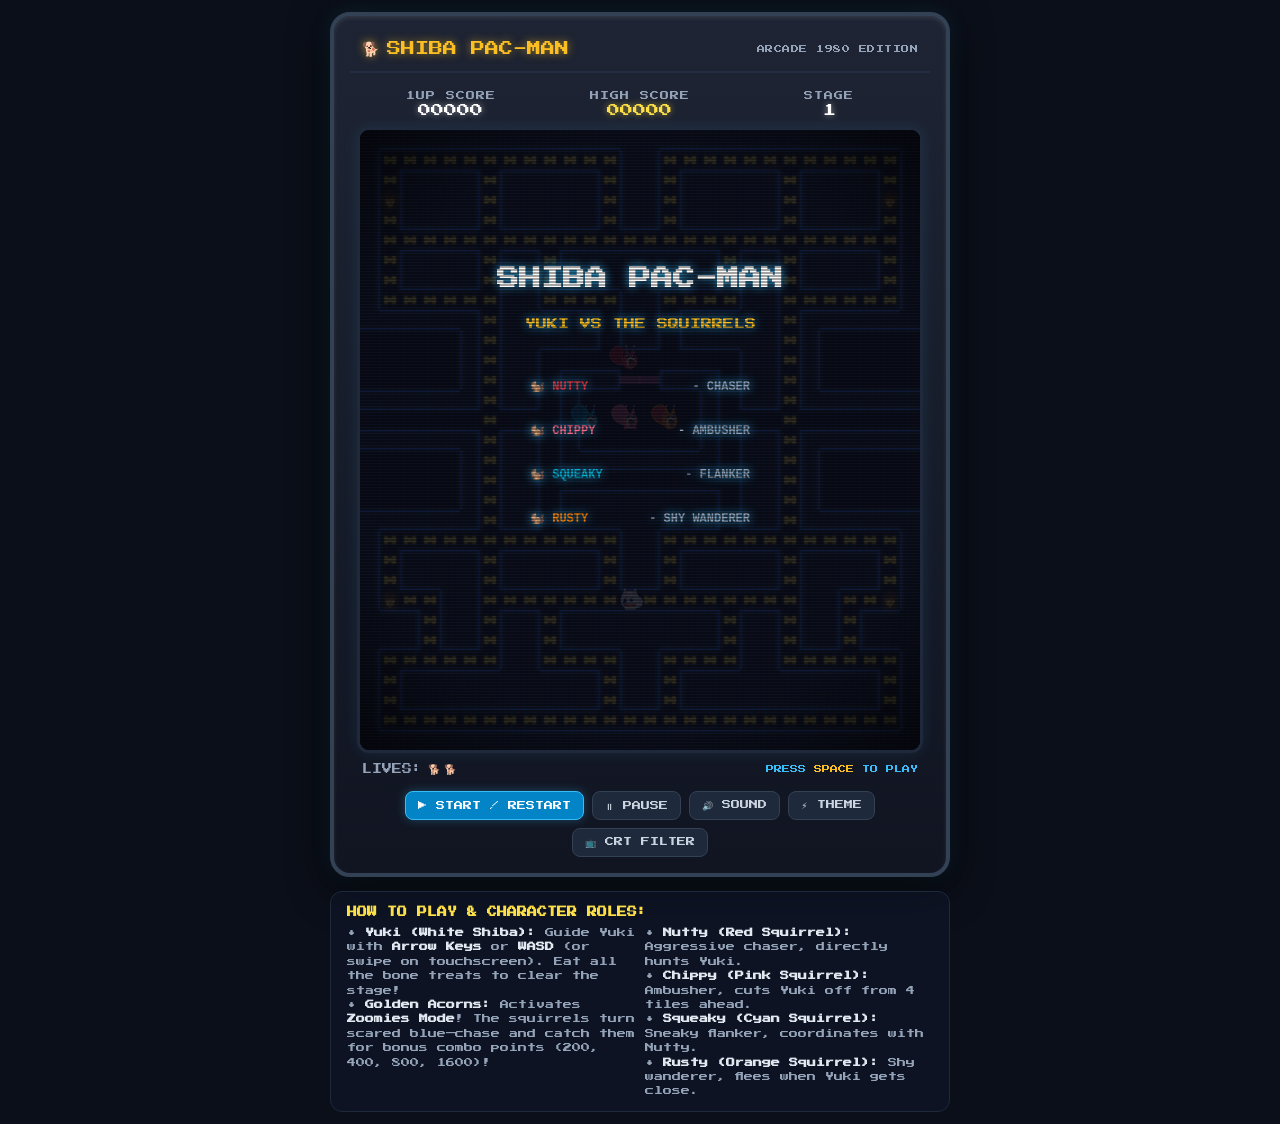
==== commit 78b3fad5: "Address CodeRabbit review feedback: fix squirrel freezing, loop timestep, and localStorage handling" ====
--- a/standalone.html
+++ b/standalone.html
@@ -1565,6 +1565,7 @@
     this.y = this.homePos.r * this.tileSize;
     this.dir = { x: 0, y: -1 };
     this.targetTile = { ...this.scatterTile };
+    this.lastDecisionTile = null;
 
     this.state = this.type === 'nutty' ? 'CHASE' : 'SPAWNING';
     this.spawnTimer = this.spawnDelay;
@@ -1588,6 +1589,7 @@
     this.isFlashing = false;
     // Reverse direction immediately upon entering frightened mode
     this.dir = { x: -this.dir.x, y: -this.dir.y };
+    this.lastDecisionTile = null;
   }
 
   getEaten() {
@@ -1629,6 +1631,7 @@
           if (this.y <= 11.5 * this.tileSize) {
             this.state = globalState;
             this.dir = { x: -1, y: 0 };
+            this.lastDecisionTile = null;
           }
         }
       }
@@ -1663,7 +1666,9 @@
     const centerTileY = currentR * ts + ts / 2;
     const distToCenter = Math.hypot(this.x - centerTileX, this.y - centerTileY);
 
-    if (distToCenter <= this.speed) {
+    const tileKey = currentC + ',' + currentR;
+    if (distToCenter <= this.speed && this.lastDecisionTile !== tileKey) {
+      this.lastDecisionTile = tileKey;
       // Snap to tile center
       this.x = centerTileX;
       this.y = centerTileY;
@@ -1676,6 +1681,7 @@
           // Re-entered house door
           this.state = 'SPAWNING';
           this.spawnTimer = 1.0; // short pause before exiting
+          this.lastDecisionTile = null;
           return;
         }
       }
@@ -2095,7 +2101,13 @@
     ];
 
     // High Score persistence
-    this.highScore = parseInt(localStorage.getItem('shiba_pacman_highscore') || '0', 10);
+    this.highScore = 0;
+    try {
+      const saved = localStorage.getItem('shiba_pacman_highscore');
+      if (saved) this.highScore = parseInt(saved, 10) || 0;
+    } catch (e) {
+      this.highScore = 0;
+    }
     this.score = 0;
     this.lives = 3;
     this.level = 1;
@@ -2131,7 +2143,10 @@
     // Frame timing
     this.lastTime = 0;
     this.animFrame = 0;
+    this.accumulator = 0;
+    this.fixedStep = 1 / 60;
     this.flashMazeTimer = 0;
+
 
     // Fruit spawn trigger thresholds
     this.fruitSpawnedCount = 0;
@@ -2146,6 +2161,7 @@
   }
 
   startNewGame() {
+    this.saveHighScore();
     this.score = 0;
     this.lives = 3;
     this.level = 1;
@@ -2328,6 +2344,7 @@
         this.state = 'LEVEL_CLEAR';
         this.stateTimer = 2.2;
         this.flashMazeTimer = 0;
+
         return;
       }
     }
@@ -2592,10 +2609,14 @@
 
   loop(currentTime = 0) {
     if (!this.lastTime) this.lastTime = currentTime;
-    const dt = Math.min((currentTime - this.lastTime) / 1000, 0.1); // clamp delta
+    const elapsed = Math.min((currentTime - this.lastTime) / 1000, 0.1); // clamp delta
     this.lastTime = currentTime;
 
-    this.update(dt);
+    this.accumulator += elapsed;
+    while (this.accumulator >= this.fixedStep) {
+      this.update(this.fixedStep);
+      this.accumulator -= this.fixedStep;
+    }
     this.draw();
 
     requestAnimationFrame((t) => this.loop(t));
